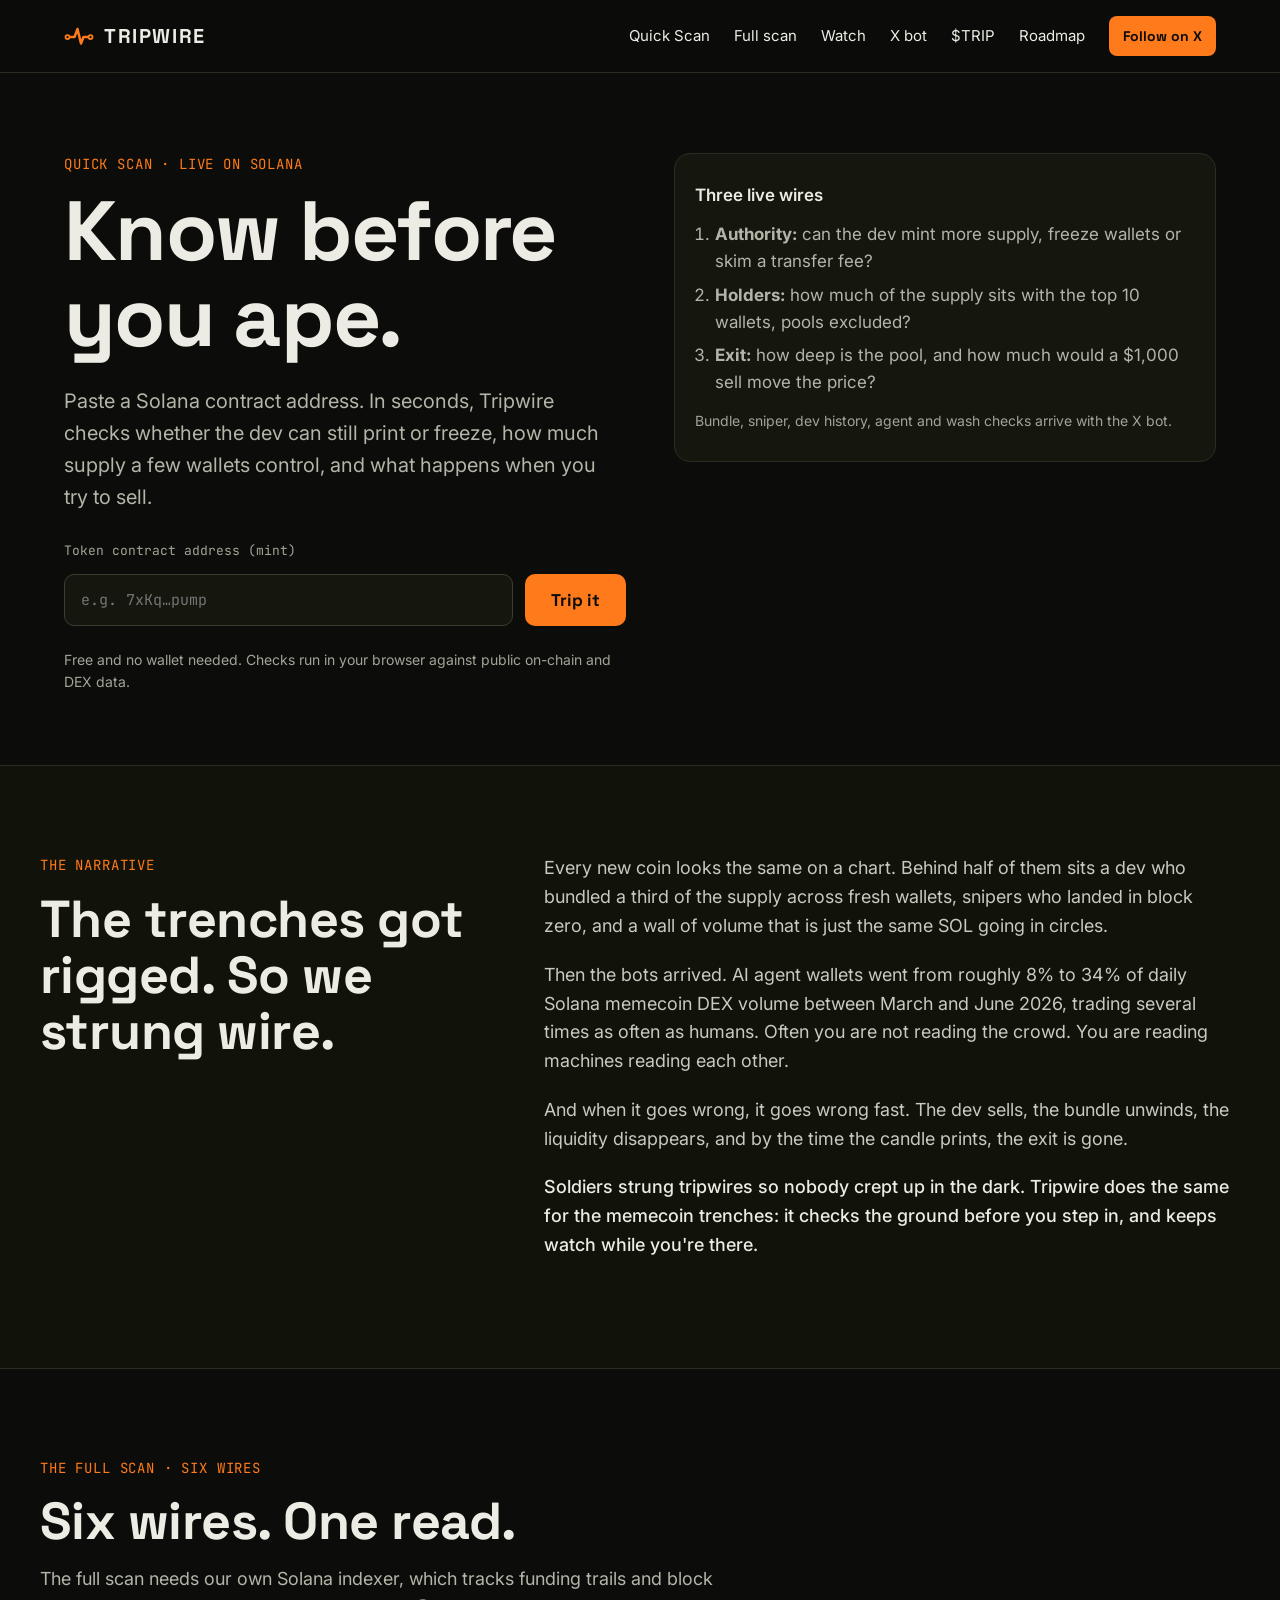
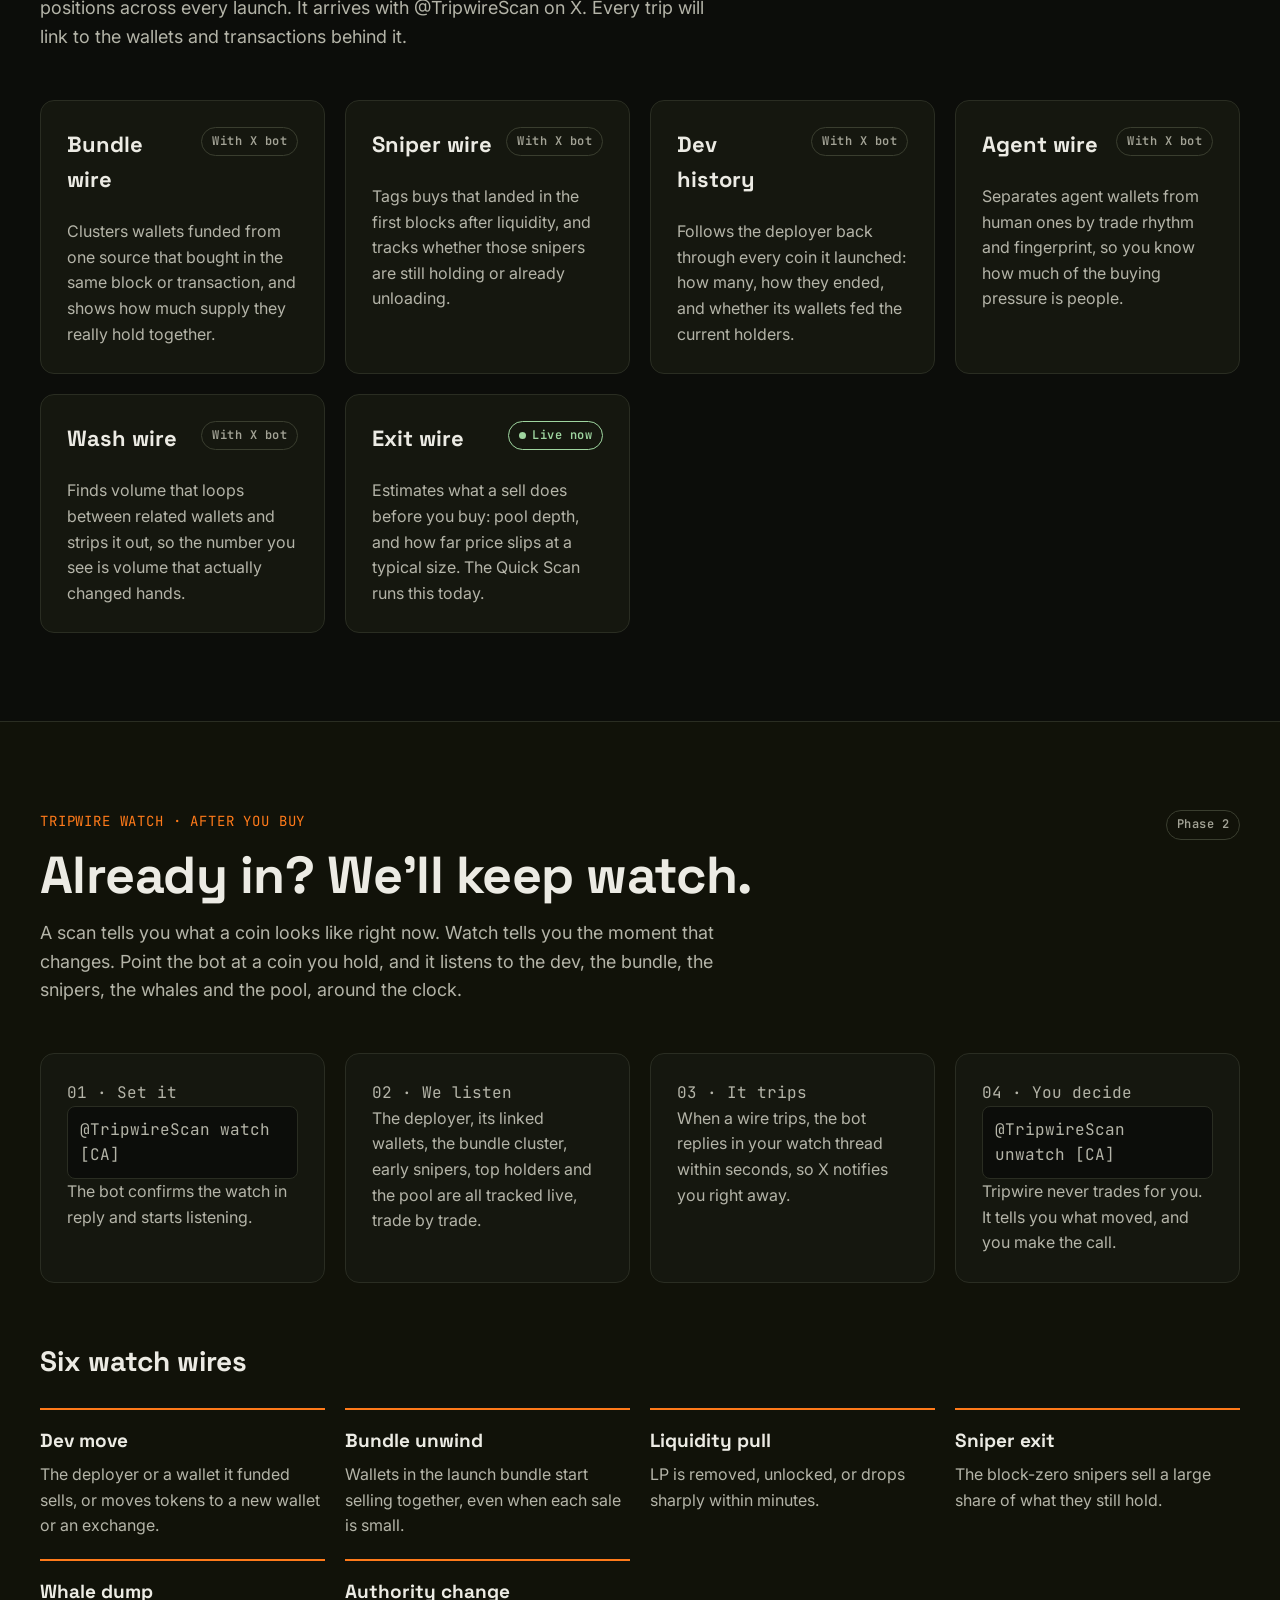
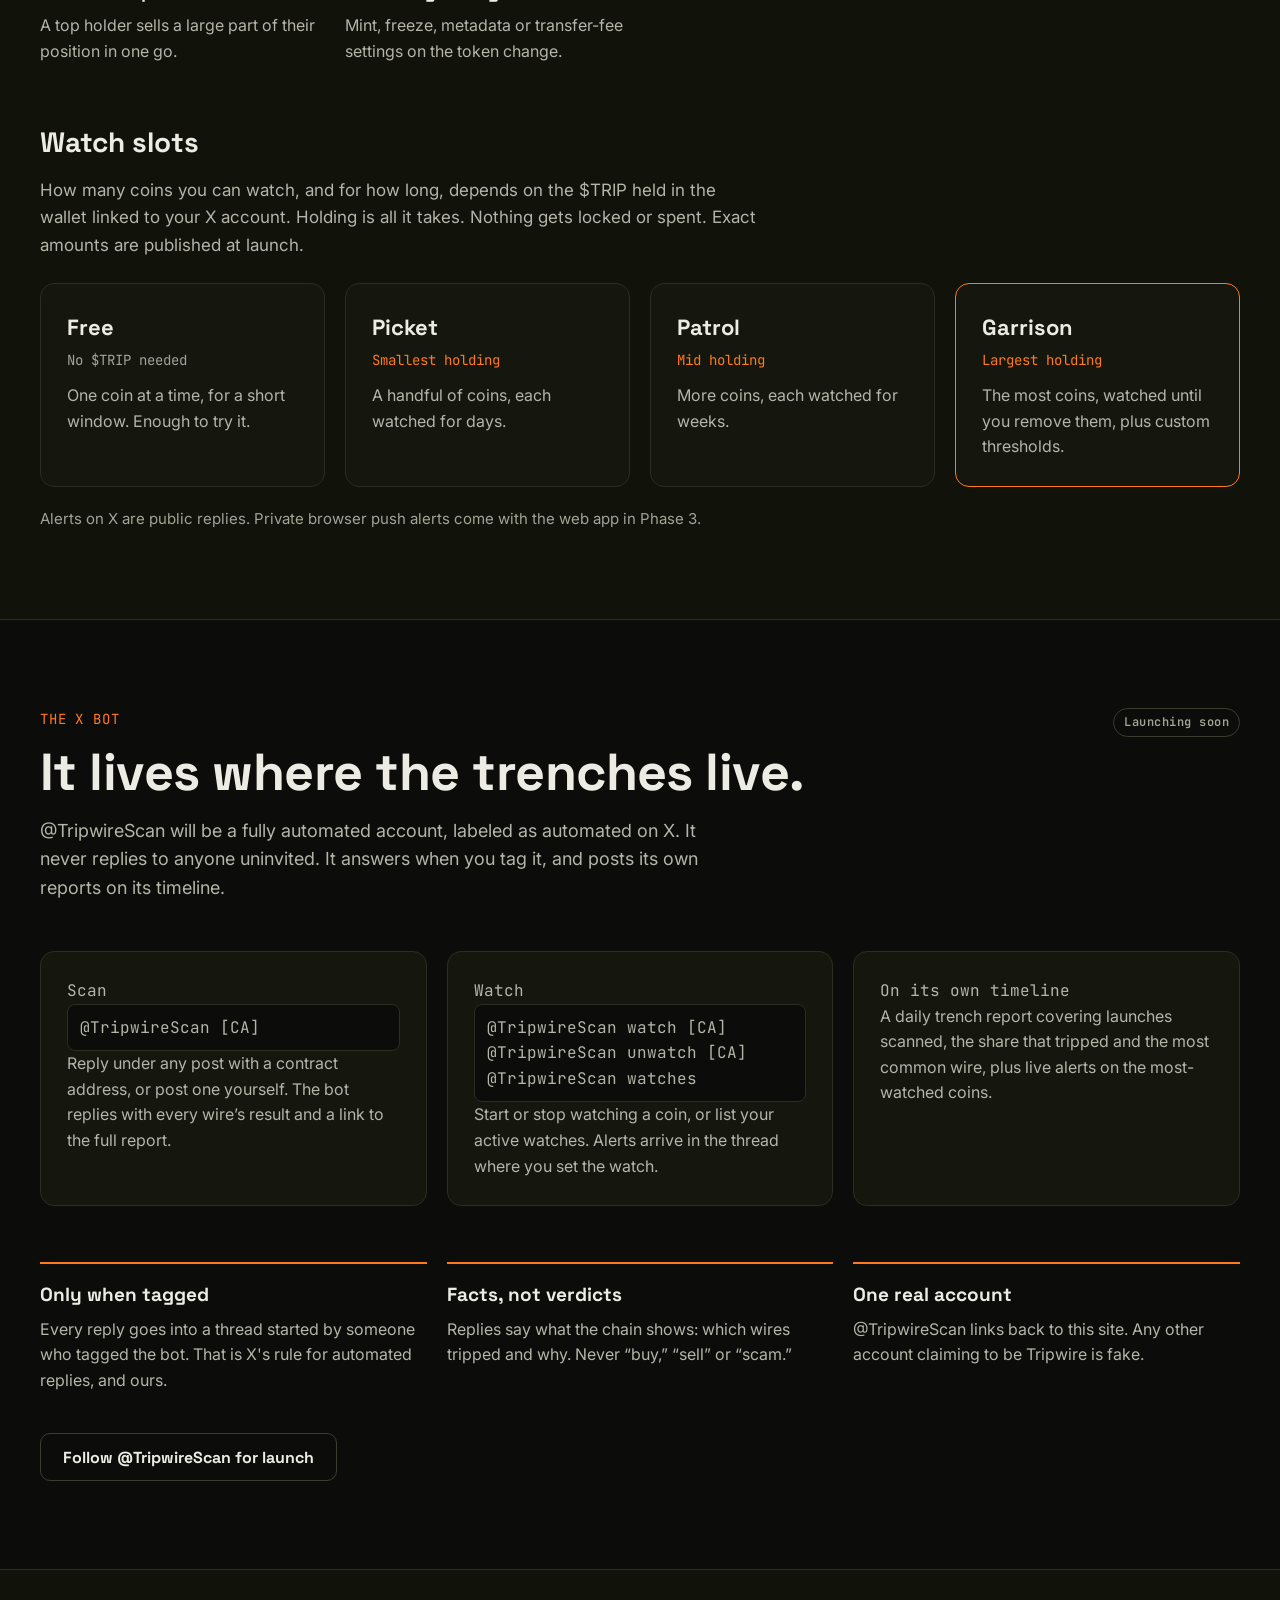
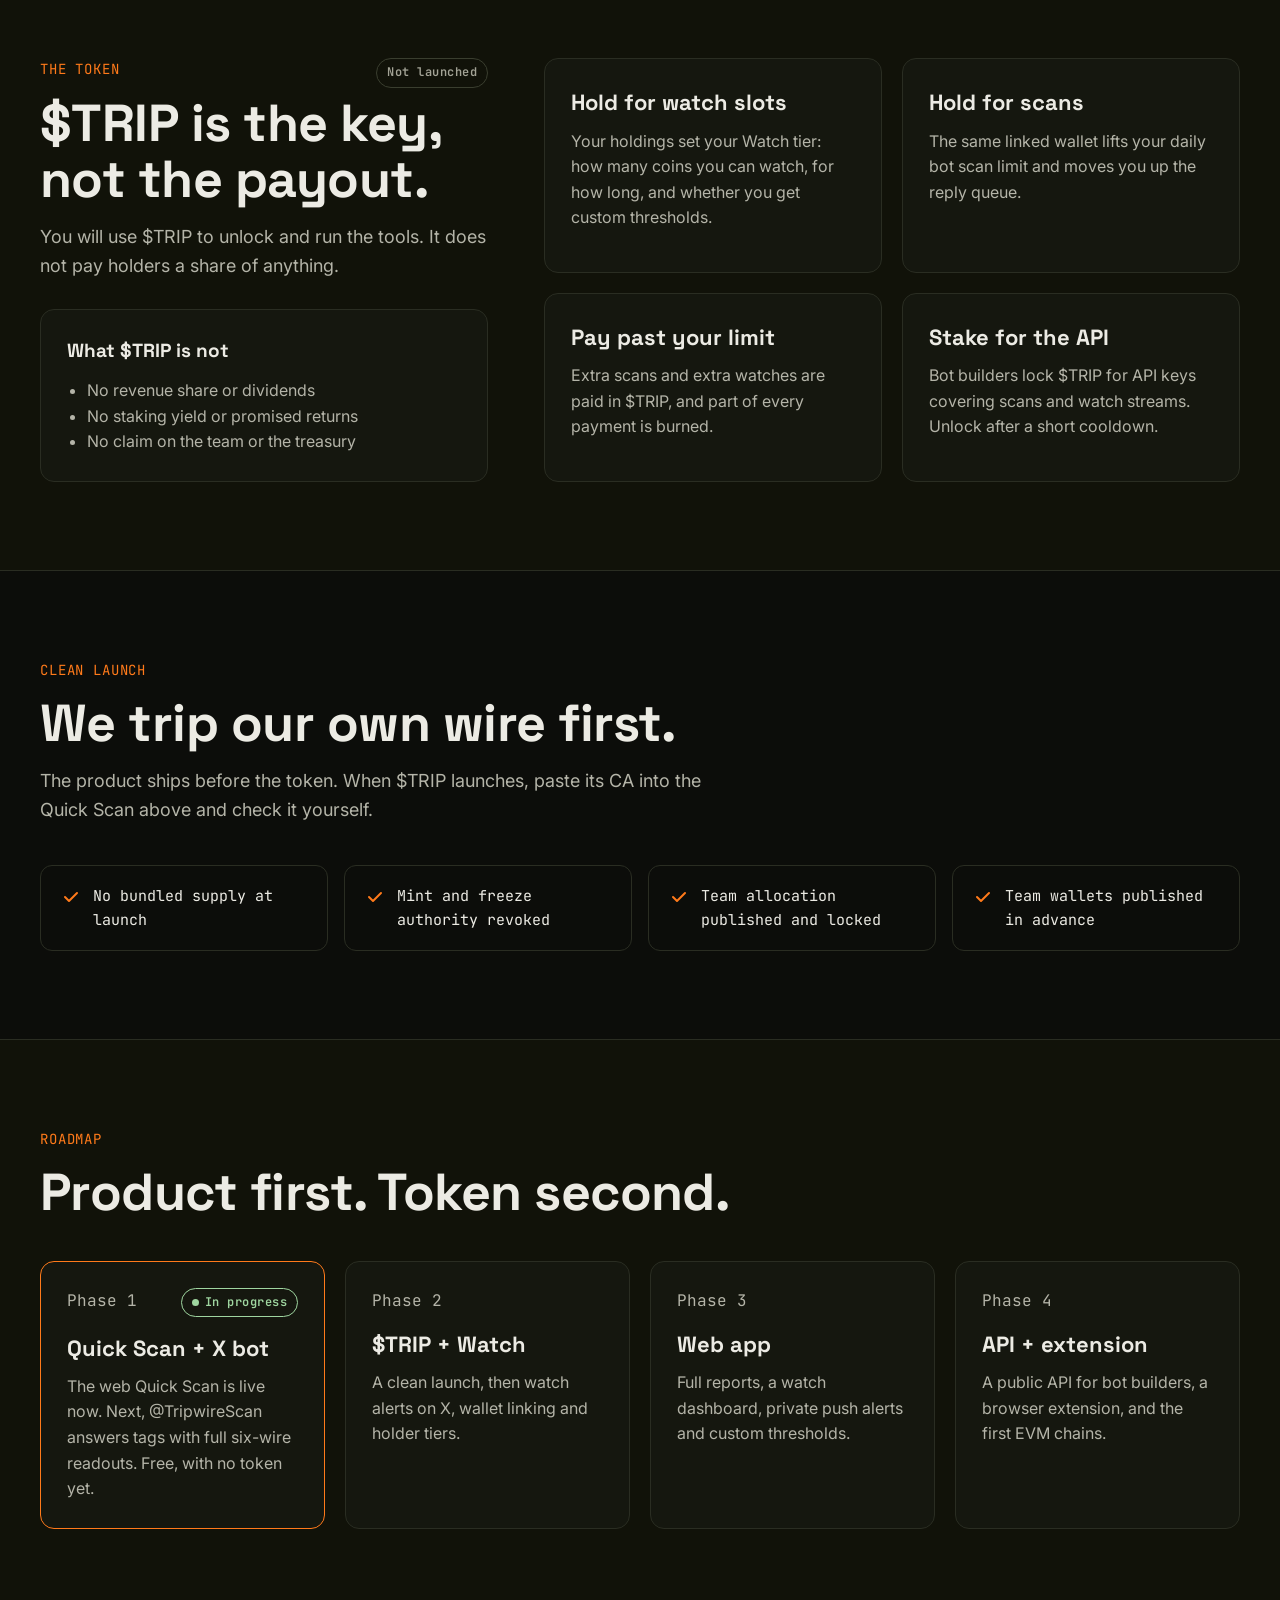
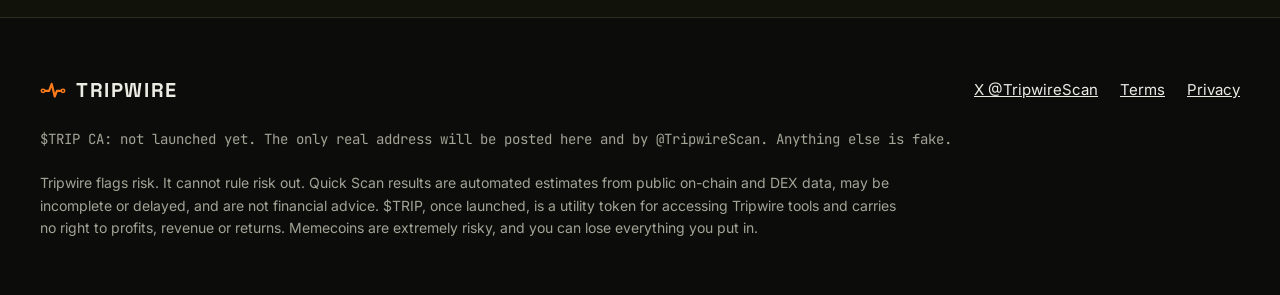
==== index.html @ 56e02b9a "Initial commit: tripwire-site Co-Authored-By: Claude Opus 5.5 <noreply@anthropic.com> Claude-Session" ====
<!doctype html>
<html lang="en">
<head>
<meta charset="utf-8">
<meta name="viewport" content="width=device-width, initial-scale=1">
<title>Tripwire — Know before you ape</title>
<meta name="description" content="Free Solana memecoin scanner. Paste a contract address to check mint and freeze authority, holder concentration and exit liquidity in seconds.">
<meta name="theme-color" content="#0C0D0A">
<link rel="canonical" href="https://tripwire.example/">
<meta property="og:type" content="website">
<meta property="og:site_name" content="Tripwire">
<meta property="og:title" content="Tripwire — Know before you ape">
<meta property="og:description" content="Paste a Solana contract address. See what the chart hides.">
<meta property="og:url" content="https://tripwire.example/">
<meta property="og:image" content="https://tripwire.example/og-image.png">
<meta property="og:image:width" content="1200">
<meta property="og:image:height" content="630">
<meta name="twitter:card" content="summary_large_image">
<meta name="twitter:site" content="@TripwireScan">
<meta name="twitter:title" content="Tripwire — Know before you ape">
<meta name="twitter:description" content="Paste a Solana contract address. See what the chart hides.">
<meta name="twitter:image" content="https://tripwire.example/og-image.png">
<link rel="icon" href="/favicon.svg" type="image/svg+xml">
<link rel="icon" href="/favicon-32.png" sizes="32x32" type="image/png">
<link rel="apple-touch-icon" href="/apple-touch-icon.png">
<link rel="manifest" href="/site.webmanifest">
<link rel="preconnect" href="https://fonts.googleapis.com">
<link rel="preconnect" href="https://fonts.gstatic.com" crossorigin>
<link rel="stylesheet" href="https://fonts.googleapis.com/css2?family=Inter:wght@400;500;600&family=JetBrains+Mono:wght@400;600&family=Space+Grotesk:wght@500;700&display=swap">
<link rel="stylesheet" href="/styles.css">
<script src="/config.js" defer></script>
<script src="/app.js" defer></script>
</head>
<body>
<a class="skip" href="#main">Skip to content</a>

<header class="site-header">
  <div class="wrap nav">
    <a class="brand" href="/" aria-label="Tripwire home">
      <svg width="30" height="30" viewBox="0 0 120 120" fill="none" aria-hidden="true"><path d="M16 64 H42 L54 32 L68 90 L78 64 H104" stroke="#FF7A1A" stroke-width="10" stroke-linecap="round" stroke-linejoin="round"/><circle cx="14" cy="64" r="8" fill="#0C0D0A" stroke="#FF7A1A" stroke-width="7"/><circle cx="106" cy="64" r="8" fill="#0C0D0A" stroke="#FF7A1A" stroke-width="7"/></svg>
      <span>TRIPWIRE</span>
    </a>
    <button class="menu-btn" type="button" aria-expanded="false" aria-controls="nav-links" aria-label="Open menu">
      <svg width="22" height="22" viewBox="0 0 24 24" fill="none" stroke="currentColor" stroke-width="2" stroke-linecap="round" aria-hidden="true"><path d="M4 7h16M4 12h16M4 17h16"/></svg>
    </button>
    <nav class="nav-links" id="nav-links" aria-label="Main">
      <a href="#scan">Quick Scan</a>
      <a href="#wires">Full scan</a>
      <a href="#watch">Watch</a>
      <a href="#bot">X bot</a>
      <a href="#token">$TRIP</a>
      <a href="#roadmap">Roadmap</a>
      <a class="btn btn-primary btn-sm" data-x-link href="https://x.com/TripwireScan" target="_blank" rel="noopener">Follow on X</a>
    </nav>
  </div>
</header>

<main id="main">

<section class="hero" id="scan">
  <div class="wrap hero-grid">
    <div class="hero-copy">
      <p class="eyebrow">Quick Scan · Live on Solana</p>
      <h1>Know before<br>you ape.</h1>
      <p class="sub">Paste a Solana contract address. In seconds, Tripwire checks whether the dev can still print or freeze, how much supply a few wallets control, and what happens when you try to sell.</p>
      <form class="scan-form" id="scan-form" novalidate>
        <label for="ca">Token contract address (mint)</label>
        <input id="ca" name="ca" type="text" inputmode="text" autocomplete="off" autocapitalize="off" spellcheck="false" placeholder="e.g. 7xKq…pump" aria-describedby="ca-note ca-error">
        <button class="btn btn-primary" id="scan-btn" type="submit">Trip it</button>
      </form>
      <p class="form-error" id="ca-error" role="alert"></p>
      <p class="form-note" id="ca-note">Free and no wallet needed. Checks run in your browser against public on-chain and DEX data.</p>
    </div>

    <div class="result" id="result" aria-live="polite" aria-busy="false">
      <div class="placeholder">
        <p style="margin:0;font-weight:600;color:var(--text)">Three live wires</p>
        <ol>
          <li><strong>Authority:</strong> can the dev mint more supply, freeze wallets or skim a transfer fee?</li>
          <li><strong>Holders:</strong> how much of the supply sits with the top 10 wallets, pools excluded?</li>
          <li><strong>Exit:</strong> how deep is the pool, and how much would a $1,000 sell move the price?</li>
        </ol>
        <p class="dim" style="margin:14px 0 0;font-size:14px">Bundle, sniper, dev history, agent and wash checks arrive with the X bot.</p>
      </div>
    </div>
  </div>
</section>

<section class="alt">
  <div class="wrap pad split">
    <div class="side">
      <p class="eyebrow">The narrative</p>
      <h2>The trenches got rigged. So we strung wire.</h2>
    </div>
    <div class="main prose">
      <p>Every new coin looks the same on a chart. Behind half of them sits a dev who bundled a third of the supply across fresh wallets, snipers who landed in block zero, and a wall of volume that is just the same SOL going in circles.</p>
      <p>Then the bots arrived. AI agent wallets went from roughly 8% to 34% of daily Solana memecoin DEX volume between March and June 2026, trading several times as often as humans. Often you are not reading the crowd. You are reading machines reading each other.</p>
      <p>And when it goes wrong, it goes wrong fast. The dev sells, the bundle unwinds, the liquidity disappears, and by the time the candle prints, the exit is gone.</p>
      <p class="strong">Soldiers strung tripwires so nobody crept up in the dark. Tripwire does the same for the memecoin trenches: it checks the ground before you step in, and keeps watch while you're there.</p>
    </div>
  </div>
</section>

<section id="wires">
  <div class="wrap pad">
    <p class="eyebrow">The full scan · six wires</p>
    <h2>Six wires. One read.</h2>
    <p class="lede">The full scan needs our own Solana indexer, which tracks funding trails and block positions across every launch. It arrives with @TripwireScan on X. Every trip will link to the wallets and transactions behind it.</p>
    <div class="grid">
      <div class="card"><div class="card-top"><h3>Bundle wire</h3><span class="pill soon" data-full-pill>With X bot</span></div><p>Clusters wallets funded from one source that bought in the same block or transaction, and shows how much supply they really hold together.</p></div>
      <div class="card"><div class="card-top"><h3>Sniper wire</h3><span class="pill soon" data-full-pill>With X bot</span></div><p>Tags buys that landed in the first blocks after liquidity, and tracks whether those snipers are still holding or already unloading.</p></div>
      <div class="card"><div class="card-top"><h3>Dev history</h3><span class="pill soon" data-full-pill>With X bot</span></div><p>Follows the deployer back through every coin it launched: how many, how they ended, and whether its wallets fed the current holders.</p></div>
      <div class="card"><div class="card-top"><h3>Agent wire</h3><span class="pill soon" data-full-pill>With X bot</span></div><p>Separates agent wallets from human ones by trade rhythm and fingerprint, so you know how much of the buying pressure is people.</p></div>
      <div class="card"><div class="card-top"><h3>Wash wire</h3><span class="pill soon" data-full-pill>With X bot</span></div><p>Finds volume that loops between related wallets and strips it out, so the number you see is volume that actually changed hands.</p></div>
      <div class="card"><div class="card-top"><h3>Exit wire</h3><span class="pill live"><span class="dot"></span>Live now</span></div><p>Estimates what a sell does before you buy: pool depth, and how far price slips at a typical size. The Quick Scan runs this today.</p></div>
    </div>
  </div>
</section>

<section class="alt" id="watch">
  <div class="wrap pad">
    <div class="section-head"><p class="eyebrow">Tripwire Watch · After you buy</p><span class="pill soon">Phase 2</span></div>
    <h2>Already in? We'll keep watch.</h2>
    <p class="lede">A scan tells you what a coin looks like right now. Watch tells you the moment that changes. Point the bot at a coin you hold, and it listens to the dev, the bundle, the snipers, the whales and the pool, around the clock.</p>
    <div class="grid sm">
      <div class="card"><p class="step-n">01 · Set it</p><p class="cmd">@TripwireScan watch [CA]</p><p>The bot confirms the watch in reply and starts listening.</p></div>
      <div class="card"><p class="step-n">02 · We listen</p><p>The deployer, its linked wallets, the bundle cluster, early snipers, top holders and the pool are all tracked live, trade by trade.</p></div>
      <div class="card"><p class="step-n">03 · It trips</p><p>When a wire trips, the bot replies in your watch thread within seconds, so X notifies you right away.</p></div>
      <div class="card"><p class="step-n">04 · You decide</p><p class="cmd">@TripwireScan unwatch [CA]</p><p>Tripwire never trades for you. It tells you what moved, and you make the call.</p></div>
    </div>

    <h3 class="mt" style="font-size:28px;margin-bottom:24px">Six watch wires</h3>
    <div class="grid">
      <div class="rule"><h4>Dev move</h4><p>The deployer or a wallet it funded sells, or moves tokens to a new wallet or an exchange.</p></div>
      <div class="rule"><h4>Bundle unwind</h4><p>Wallets in the launch bundle start selling together, even when each sale is small.</p></div>
      <div class="rule"><h4>Liquidity pull</h4><p>LP is removed, unlocked, or drops sharply within minutes.</p></div>
      <div class="rule"><h4>Sniper exit</h4><p>The block-zero snipers sell a large share of what they still hold.</p></div>
      <div class="rule"><h4>Whale dump</h4><p>A top holder sells a large part of their position in one go.</p></div>
      <div class="rule"><h4>Authority change</h4><p>Mint, freeze, metadata or transfer-fee settings on the token change.</p></div>
    </div>

    <h3 class="mt" style="font-size:28px;margin-bottom:12px">Watch slots</h3>
    <p class="muted" style="max-width:720px;margin:0 0 24px">How many coins you can watch, and for how long, depends on the $TRIP held in the wallet linked to your X account. Holding is all it takes. Nothing gets locked or spent. Exact amounts are published at launch.</p>
    <div class="grid sm tiers">
      <div class="card"><h3>Free</h3><p class="price" style="color:var(--dim)">No $TRIP needed</p><p>One coin at a time, for a short window. Enough to try it.</p></div>
      <div class="card"><h3>Picket</h3><p class="price">Smallest holding</p><p>A handful of coins, each watched for days.</p></div>
      <div class="card"><h3>Patrol</h3><p class="price">Mid holding</p><p>More coins, each watched for weeks.</p></div>
      <div class="card hl"><h3>Garrison</h3><p class="price">Largest holding</p><p>The most coins, watched until you remove them, plus custom thresholds.</p></div>
    </div>
    <p class="note">Alerts on X are public replies. Private browser push alerts come with the web app in Phase 3.</p>
  </div>
</section>

<section id="bot">
  <div class="wrap pad">
    <div class="section-head"><p class="eyebrow">The X bot</p><span class="pill soon" data-bot-pill>Launching soon</span></div>
    <h2>It lives where the trenches live.</h2>
    <p class="lede">@TripwireScan will be a fully automated account, labeled as automated on X. It never replies to anyone uninvited. It answers when you tag it, and posts its own reports on its timeline.</p>
    <div class="grid">
      <div class="card"><p class="step-n">Scan</p><p class="cmd">@TripwireScan [CA]</p><p>Reply under any post with a contract address, or post one yourself. The bot replies with every wire’s result and a link to the full report.</p></div>
      <div class="card"><p class="step-n">Watch</p><p class="cmd">@TripwireScan watch [CA]<br>@TripwireScan unwatch [CA]<br>@TripwireScan watches</p><p>Start or stop watching a coin, or list your active watches. Alerts arrive in the thread where you set the watch.</p></div>
      <div class="card"><p class="step-n">On its own timeline</p><p>A daily trench report covering launches scanned, the share that tripped and the most common wire, plus live alerts on the most-watched coins.</p></div>
    </div>
    <div class="grid mt">
      <div class="rule"><h4>Only when tagged</h4><p>Every reply goes into a thread started by someone who tagged the bot. That is X's rule for automated replies, and ours.</p></div>
      <div class="rule"><h4>Facts, not verdicts</h4><p>Replies say what the chain shows: which wires tripped and why. Never “buy,” “sell” or “scam.”</p></div>
      <div class="rule"><h4>One real account</h4><p>@TripwireScan links back to this site. Any other account claiming to be Tripwire is fake.</p></div>
    </div>
    <p style="margin:40px 0 0"><a class="btn btn-ghost" data-x-link href="https://x.com/TripwireScan" target="_blank" rel="noopener">Follow @TripwireScan for launch</a></p>
  </div>
</section>

<section class="alt" id="token">
  <div class="wrap pad split">
    <div class="side">
      <div class="section-head"><p class="eyebrow">The token</p><span class="pill soon">Not launched</span></div>
      <h2>$TRIP is the key, not the payout.</h2>
      <p class="muted" style="font-size:18px;margin:0">You will use $TRIP to unlock and run the tools. It does not pay holders a share of anything.</p>
      <div class="card not">
        <h3 style="font-size:19px;margin-bottom:12px">What $TRIP is not</h3>
        <ul><li>No revenue share or dividends</li><li>No staking yield or promised returns</li><li>No claim on the team or the treasury</li></ul>
      </div>
    </div>
    <div class="main grid sm">
      <div class="card"><h3>Hold for watch slots</h3><p>Your holdings set your Watch tier: how many coins you can watch, for how long, and whether you get custom thresholds.</p></div>
      <div class="card"><h3>Hold for scans</h3><p>The same linked wallet lifts your daily bot scan limit and moves you up the reply queue.</p></div>
      <div class="card"><h3>Pay past your limit</h3><p>Extra scans and extra watches are paid in $TRIP, and part of every payment is burned.</p></div>
      <div class="card"><h3>Stake for the API</h3><p>Bot builders lock $TRIP for API keys covering scans and watch streams. Unlock after a short cooldown.</p></div>
    </div>
  </div>
</section>

<section>
  <div class="wrap pad">
    <p class="eyebrow">Clean launch</p>
    <h2>We trip our own wire first.</h2>
    <p class="lede" style="margin-bottom:40px">The product ships before the token. When $TRIP launches, paste its CA into the Quick Scan above and check it yourself.</p>
    <div class="checklist">
      <div><svg width="20" height="20" viewBox="0 0 20 20" fill="none" stroke="#FF7A1A" stroke-width="2" stroke-linecap="round" stroke-linejoin="round" aria-hidden="true"><path d="M4 10 L8 14 L16 6"/></svg><span>No bundled supply at launch</span></div>
      <div><svg width="20" height="20" viewBox="0 0 20 20" fill="none" stroke="#FF7A1A" stroke-width="2" stroke-linecap="round" stroke-linejoin="round" aria-hidden="true"><path d="M4 10 L8 14 L16 6"/></svg><span>Mint and freeze authority revoked</span></div>
      <div><svg width="20" height="20" viewBox="0 0 20 20" fill="none" stroke="#FF7A1A" stroke-width="2" stroke-linecap="round" stroke-linejoin="round" aria-hidden="true"><path d="M4 10 L8 14 L16 6"/></svg><span>Team allocation published and locked</span></div>
      <div><svg width="20" height="20" viewBox="0 0 20 20" fill="none" stroke="#FF7A1A" stroke-width="2" stroke-linecap="round" stroke-linejoin="round" aria-hidden="true"><path d="M4 10 L8 14 L16 6"/></svg><span>Team wallets published in advance</span></div>
    </div>
  </div>
</section>

<section class="alt" id="roadmap">
  <div class="wrap pad">
    <p class="eyebrow">Roadmap</p>
    <h2>Product first. Token second.</h2>
    <div class="grid sm" style="margin-top:40px">
      <div class="card hl"><div class="card-top"><p class="step-n" style="margin:0">Phase 1</p><span class="pill live"><span class="dot"></span>In progress</span></div><h3>Quick Scan + X bot</h3><p>The web Quick Scan is live now. Next, @TripwireScan answers tags with full six-wire readouts. Free, with no token yet.</p></div>
      <div class="card"><div class="card-top"><p class="step-n" style="margin:0">Phase 2</p></div><h3>$TRIP + Watch</h3><p>A clean launch, then watch alerts on X, wallet linking and holder tiers.</p></div>
      <div class="card"><div class="card-top"><p class="step-n" style="margin:0">Phase 3</p></div><h3>Web app</h3><p>Full reports, a watch dashboard, private push alerts and custom thresholds.</p></div>
      <div class="card"><div class="card-top"><p class="step-n" style="margin:0">Phase 4</p></div><h3>API + extension</h3><p>A public API for bot builders, a browser extension, and the first EVM chains.</p></div>
    </div>
  </div>
</section>

</main>

<footer>
  <div class="wrap foot">
    <div class="foot-top">
      <a class="brand" href="/"><svg width="26" height="26" viewBox="0 0 120 120" fill="none" aria-hidden="true"><path d="M16 64 H42 L54 32 L68 90 L78 64 H104" stroke="#FF7A1A" stroke-width="10" stroke-linecap="round" stroke-linejoin="round"/><circle cx="14" cy="64" r="8" fill="#0C0D0A" stroke="#FF7A1A" stroke-width="7"/><circle cx="106" cy="64" r="8" fill="#0C0D0A" stroke="#FF7A1A" stroke-width="7"/></svg><span>TRIPWIRE</span></a>
      <div class="foot-links">
        <a data-x-link href="https://x.com/TripwireScan" target="_blank" rel="noopener">X @TripwireScan</a>
        <a href="/terms.html">Terms</a>
        <a href="/privacy.html">Privacy</a>
      </div>
    </div>
    <p class="foot-ca" id="foot-ca">$TRIP CA: not launched yet. The only real address will be posted here and by @TripwireScan. Anything else is fake.</p>
    <p class="foot-legal">Tripwire flags risk. It cannot rule risk out. Quick Scan results are automated estimates from public on-chain and DEX data, may be incomplete or delayed, and are not financial advice. $TRIP, once launched, is a utility token for accessing Tripwire tools and carries no right to profits, revenue or returns. Memecoins are extremely risky, and you can lose everything you put in.</p>
  </div>
</footer>
</body>
</html>
---- styles.css ----
:root{
  --bg:#0C0D0A; --bg2:#111209; --panel:#15170F; --line:#2A2D22; --line2:#3A3E2F;
  --text:#ECEBE4; --muted:#B4B4A8; --dim:#A3A396; --accent:#FF7A1A; --ok:#9FD6A0; --link:#7FB7FF;
  --display:'Space Grotesk',system-ui,sans-serif; --body:Inter,system-ui,sans-serif; --mono:'JetBrains Mono',ui-monospace,SFMono-Regular,Menlo,monospace;
  --wrap:1200px;
}
*{box-sizing:border-box}
html{scroll-behavior:smooth;-webkit-text-size-adjust:100%}
body{margin:0;background:var(--bg);color:var(--text);font-family:var(--body);font-size:17px;line-height:1.6;overflow-x:hidden}
a{color:var(--text)}a:hover{color:var(--accent)}
img{max-width:100%}
:focus-visible{outline:2px solid var(--accent);outline-offset:3px;border-radius:4px}
.wrap{max-width:var(--wrap);margin:0 auto;padding:0 24px}
.skip{position:absolute;left:-9999px;top:8px;background:var(--accent);color:var(--bg);padding:8px 14px;border-radius:8px;z-index:10}
.skip:focus{left:16px}

/* header */
.site-header{border-bottom:1px solid var(--line);position:sticky;top:0;background:rgba(12,13,10,.92);backdrop-filter:blur(8px);z-index:5}
.nav{display:flex;align-items:center;justify-content:space-between;gap:16px;min-height:72px}
.brand{display:flex;align-items:center;gap:10px;text-decoration:none;color:var(--text)}
.brand span{font-family:var(--display);font-weight:700;font-size:20px;letter-spacing:.08em}
.nav-links{display:flex;align-items:center;gap:24px;font-size:15px}
.nav-links a{text-decoration:none}
.menu-btn{display:none;background:none;border:1px solid var(--line2);color:var(--text);border-radius:8px;width:44px;height:44px;cursor:pointer;align-items:center;justify-content:center}
@media (max-width:860px){
  .menu-btn{display:inline-flex}
  .nav-links{display:none;position:absolute;left:0;right:0;top:72px;background:var(--bg);border-bottom:1px solid var(--line);flex-direction:column;align-items:stretch;gap:0;padding:8px 24px 20px}
  .nav-links.open{display:flex}
  .nav-links a{padding:12px 0;border-bottom:1px solid var(--line)}
  .nav-links a.btn{margin-top:12px;border-bottom:0;justify-content:center}
}

/* buttons */
.btn{display:inline-flex;align-items:center;justify-content:center;gap:8px;min-height:48px;padding:0 22px;border-radius:10px;font-family:var(--display);font-weight:700;font-size:16px;text-decoration:none;border:0;cursor:pointer}
.btn-primary{background:var(--accent);color:var(--bg)}
.btn-primary:hover{background:#FF8F3D;color:var(--bg)}
.btn-ghost{background:transparent;color:var(--text);border:1px solid var(--line2)}
.btn-ghost:hover{border-color:var(--accent);color:var(--text)}
.btn-sm{min-height:40px;padding:0 14px;font-size:14px;border-radius:8px}
.btn[disabled]{opacity:.6;cursor:wait}

/* type */
.eyebrow{margin:0 0 14px;font-family:var(--mono);font-size:14px;color:var(--accent);letter-spacing:.06em;text-transform:uppercase}
h1,h2,h3,h4{font-family:var(--display);margin:0}
h1{font-size:clamp(44px,7vw,84px);line-height:1.02;letter-spacing:-.02em;margin-bottom:24px}
h2{font-size:clamp(32px,4.5vw,52px);line-height:1.08;letter-spacing:-.01em;margin-bottom:16px}
h3{font-size:22px;margin-bottom:8px}
.lede{color:var(--muted);font-size:18px;max-width:680px;margin:0 0 48px}
.muted{color:var(--muted)}.dim{color:var(--dim)}
.mono{font-family:var(--mono)}

section{border-top:1px solid var(--line)}
section.alt{background:var(--bg2)}
.pad{padding:88px 0}
@media (max-width:640px){.pad{padding:64px 0}}

/* pills */
.pill{display:inline-flex;align-items:center;gap:6px;font-family:var(--mono);font-size:12px;font-weight:600;letter-spacing:.04em;padding:4px 10px;border-radius:999px;border:1px solid var(--line2);color:var(--dim);white-space:nowrap}
.pill.live{border-color:var(--ok);color:var(--ok)}
.pill.soon{border-color:var(--line2);color:var(--dim)}
.pill.trip{border-color:var(--accent);color:var(--accent)}
.pill .dot{width:7px;height:7px;border-radius:50%;background:currentColor}

/* hero */
.hero{border-top:0;padding:80px 0 72px}
.hero-grid{display:flex;flex-wrap:wrap;gap:48px;align-items:flex-start}
.hero-copy{flex:1 1 440px;min-width:0}
.hero-copy p.sub{margin:0 0 28px;font-size:20px;color:var(--muted);max-width:540px}
.scan-form{display:flex;flex-wrap:wrap;gap:12px;max-width:580px}
.scan-form label{width:100%;font-family:var(--mono);font-size:13px;color:var(--dim)}
.scan-form input{flex:1 1 280px;min-width:0;min-height:52px;background:var(--panel);border:1px solid var(--line2);border-radius:10px;color:var(--text);font-family:var(--mono);font-size:15px;padding:0 16px}
.scan-form input:focus{border-color:var(--accent);outline:none}
.scan-form .btn{min-height:52px;font-size:17px;padding:0 26px}
@media (max-width:520px){.scan-form .btn{flex:1 1 100%}}
.form-note{margin:12px 0 0;font-size:14px;color:var(--dim);max-width:560px}
.form-error{margin:10px 0 0;font-size:15px;color:#FF9A9A;min-height:1px}

/* result panel */
.result{flex:1 1 420px;min-width:0;background:var(--panel);border:1px solid var(--line);border-radius:16px;overflow:hidden}
.r-head{padding:18px 20px;border-bottom:1px solid var(--line);display:flex;gap:14px;align-items:center;flex-wrap:wrap}
.r-token{display:flex;gap:12px;align-items:center;min-width:0;flex:1 1 220px}
.r-token img{width:44px;height:44px;border-radius:50%;background:var(--line);flex:none;object-fit:cover}
.r-token .ph{width:44px;height:44px;border-radius:50%;background:var(--line2);flex:none}
.r-name{font-weight:600;font-size:17px;overflow-wrap:anywhere}
.r-ca{font-family:var(--mono);font-size:13px;color:var(--dim);display:flex;gap:8px;align-items:center;flex-wrap:wrap}
.copy{background:none;border:1px solid var(--line2);color:var(--dim);border-radius:6px;font-family:var(--mono);font-size:12px;padding:2px 8px;cursor:pointer;min-height:28px}
.copy:hover{color:var(--text);border-color:var(--text)}
.r-body{padding:6px 20px 4px}
.check{padding:14px 0;border-top:1px solid var(--line)}
.check:first-child{border-top:0}
.check-top{display:flex;justify-content:space-between;gap:12px;align-items:center}
.check-name{font-weight:600}
.status{font-family:var(--mono);font-size:13px;font-weight:600}
.status.trip{color:var(--accent)}.status.clear{color:var(--ok)}.status.na{color:var(--dim)}
.check ul{margin:6px 0 0;padding-left:18px;color:var(--muted);font-size:15px}
.check li{margin:2px 0}
.r-market{display:grid;grid-template-columns:repeat(3,minmax(0,1fr));gap:1px;background:var(--line);border-top:1px solid var(--line);margin:0}
@media (max-width:520px){.r-market{grid-template-columns:repeat(2,minmax(0,1fr))}}
.r-market div{background:var(--panel);padding:12px 20px}
.r-market dt{font-family:var(--mono);font-size:11px;color:var(--dim);letter-spacing:.06em;text-transform:uppercase}
.r-market dd{margin:2px 0 0;font-weight:600;font-size:15px}
.r-market dl{margin:0}
.r-foot{padding:16px 20px;border-top:1px solid var(--line);display:flex;flex-direction:column;gap:12px}
.r-foot p{margin:0;font-size:14px;color:var(--dim)}
.r-actions{display:flex;flex-wrap:wrap;gap:10px}
details.holders{border-top:1px solid var(--line);padding:12px 20px}
details.holders summary{cursor:pointer;font-weight:600;font-size:15px;min-height:28px}
.holder-row{display:flex;justify-content:space-between;gap:12px;font-family:var(--mono);font-size:13px;padding:6px 0;border-top:1px solid var(--line)}
.holder-row:first-of-type{border-top:0}
.placeholder{padding:28px 20px;color:var(--muted)}
.placeholder ol{margin:12px 0 0;padding-left:20px}
.placeholder li{margin:6px 0}
.loading{padding:40px 20px;display:flex;gap:14px;align-items:center;color:var(--muted)}
.spinner{width:22px;height:22px;border:3px solid var(--line2);border-top-color:var(--accent);border-radius:50%;animation:spin .8s linear infinite;flex:none}
@keyframes spin{to{transform:rotate(360deg)}}
@media (prefers-reduced-motion:reduce){.spinner{animation:none}html{scroll-behavior:auto}}

/* grids & cards */
.split{display:flex;flex-wrap:wrap;gap:56px}
.split>.side{flex:1 1 340px;min-width:0}
.split>.main{flex:2 1 480px;min-width:0}
.grid{display:grid;gap:20px;grid-template-columns:repeat(auto-fit,minmax(280px,1fr))}
.grid.sm{grid-template-columns:repeat(auto-fit,minmax(230px,1fr))}
.card{background:var(--panel);border:1px solid var(--line);border-radius:14px;padding:26px}
.card p{margin:0;color:var(--muted);font-size:16px}
.card .card-top{display:flex;justify-content:space-between;align-items:flex-start;gap:12px;margin-bottom:14px}
.card.hl{border-color:var(--accent)}
.rule{border-top:2px solid var(--accent);padding-top:16px}
.rule h3,.rule h4{font-size:19px;margin-bottom:6px}
.rule p{margin:0;color:var(--muted);font-size:16px}
.cmd{margin:0 0 12px;font-family:var(--mono);font-size:14px;background:var(--bg);border:1px solid var(--line);border-radius:8px;padding:10px 12px;overflow-wrap:anywhere}
.step-n{margin:0 0 6px;font-family:var(--mono);font-size:14px;color:var(--accent)}
.prose p{margin:0 0 20px;color:#C9C9BE;font-size:18px}
.prose p.strong{color:var(--text);font-weight:500}
.checklist{display:grid;gap:16px;grid-template-columns:repeat(auto-fit,minmax(240px,1fr));font-family:var(--mono);font-size:15px}
.checklist div{border:1px solid var(--line);border-radius:12px;padding:18px 20px;display:flex;gap:12px;align-items:flex-start}
.checklist svg{flex:none;margin-top:3px}
.not{margin-top:28px}
.not ul{margin:0;padding-left:20px;color:var(--muted);font-size:16px}
.tiers .card p.price{font-family:var(--mono);font-size:14px;color:var(--accent);margin:0 0 12px}
.tiers .card h3{margin-bottom:4px}
.section-head{display:flex;justify-content:space-between;align-items:flex-start;flex-wrap:wrap;gap:16px}
.mt{margin-top:56px}
.note{color:var(--dim);font-size:15px;margin:20px 0 0}

/* footer */
footer{border-top:1px solid var(--line)}
.foot{padding:56px 0;display:flex;flex-direction:column;gap:22px}
.foot-top{display:flex;flex-wrap:wrap;justify-content:space-between;align-items:center;gap:20px}
.foot-links{display:flex;flex-wrap:wrap;gap:22px;font-size:15px}
.foot-ca{font-family:var(--mono);font-size:14px;color:var(--dim);overflow-wrap:anywhere;margin:0}
.foot-legal{font-size:14px;color:var(--dim);max-width:860px;margin:0}

/* legal pages */
.legal{max-width:760px;padding:64px 24px 96px;margin:0 auto}
.legal h1{font-size:clamp(36px,5vw,52px)}
.legal h2{font-size:24px;margin:36px 0 10px}
.legal p,.legal li{color:#C9C9BE}
.legal .updated{font-family:var(--mono);font-size:13px;color:var(--dim)}
.legal .draft{border:1px solid var(--accent);border-radius:12px;padding:14px 18px;color:var(--text);font-size:15px}
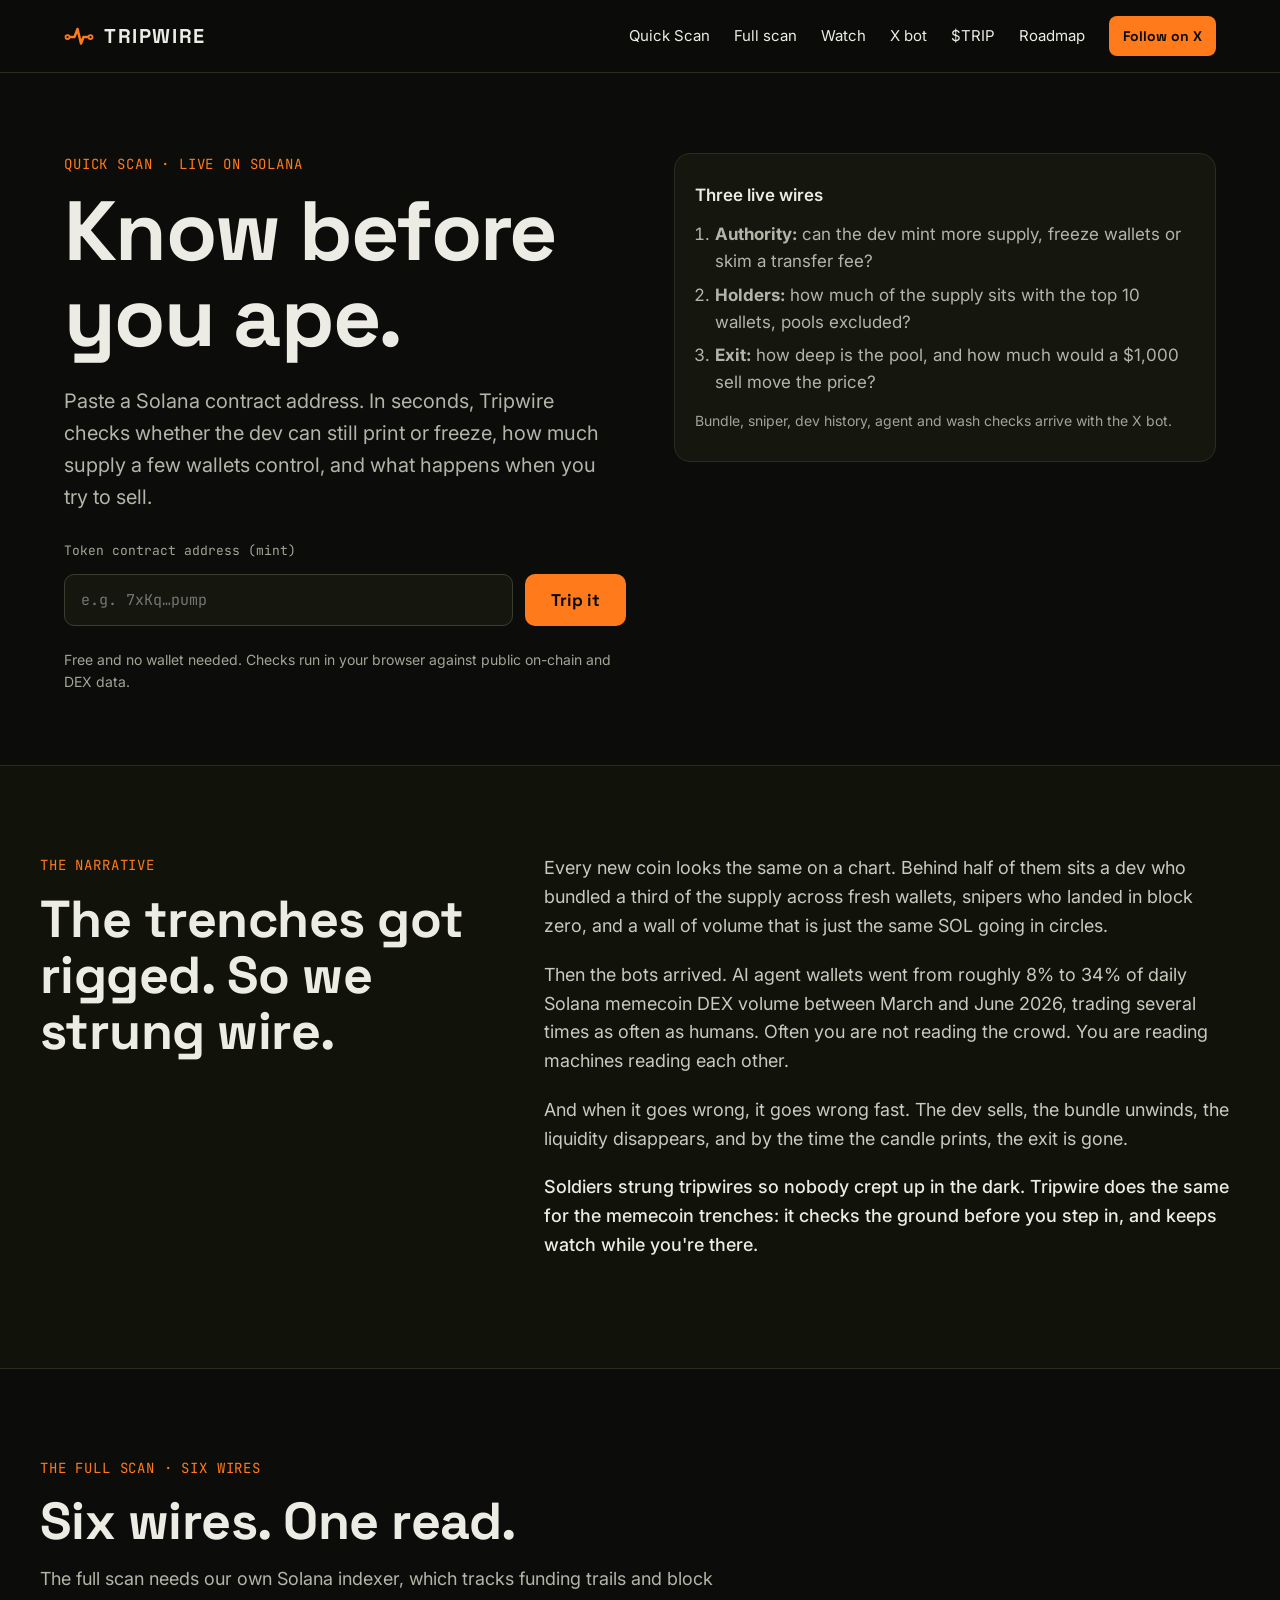
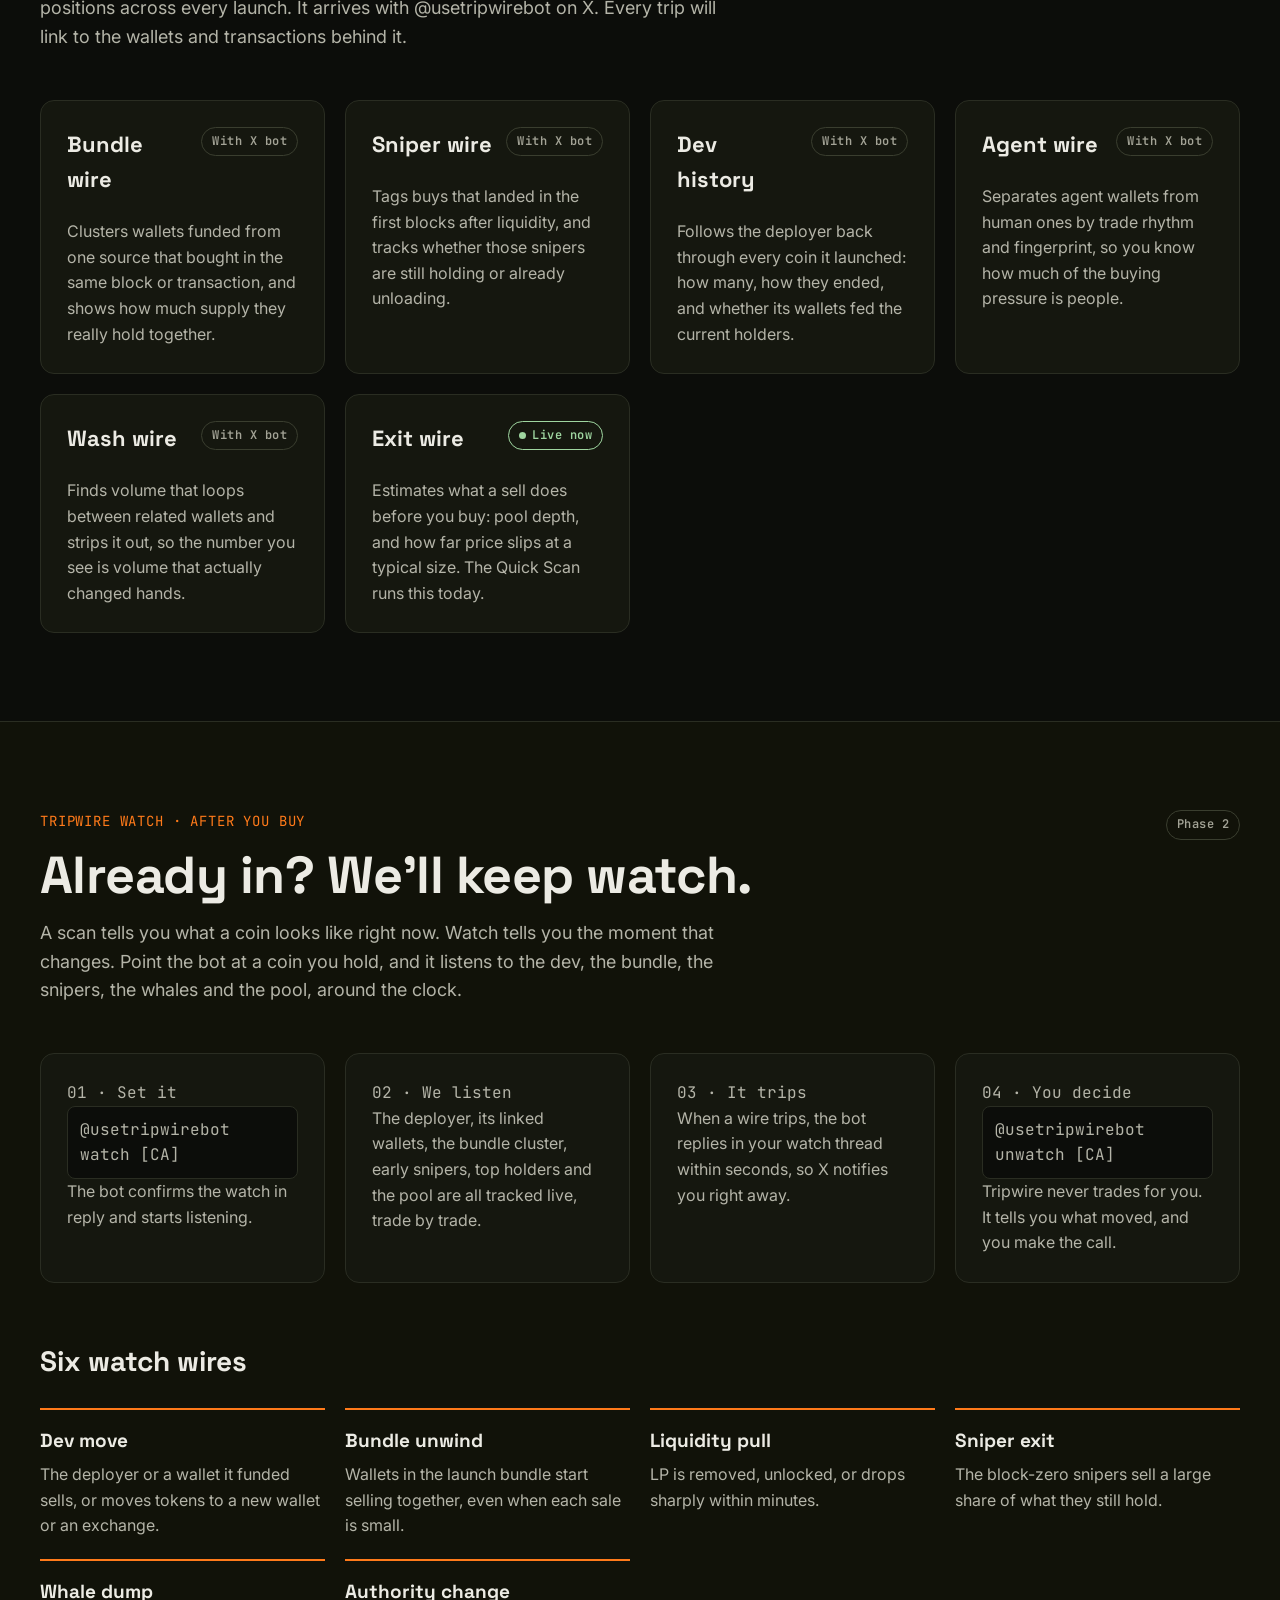
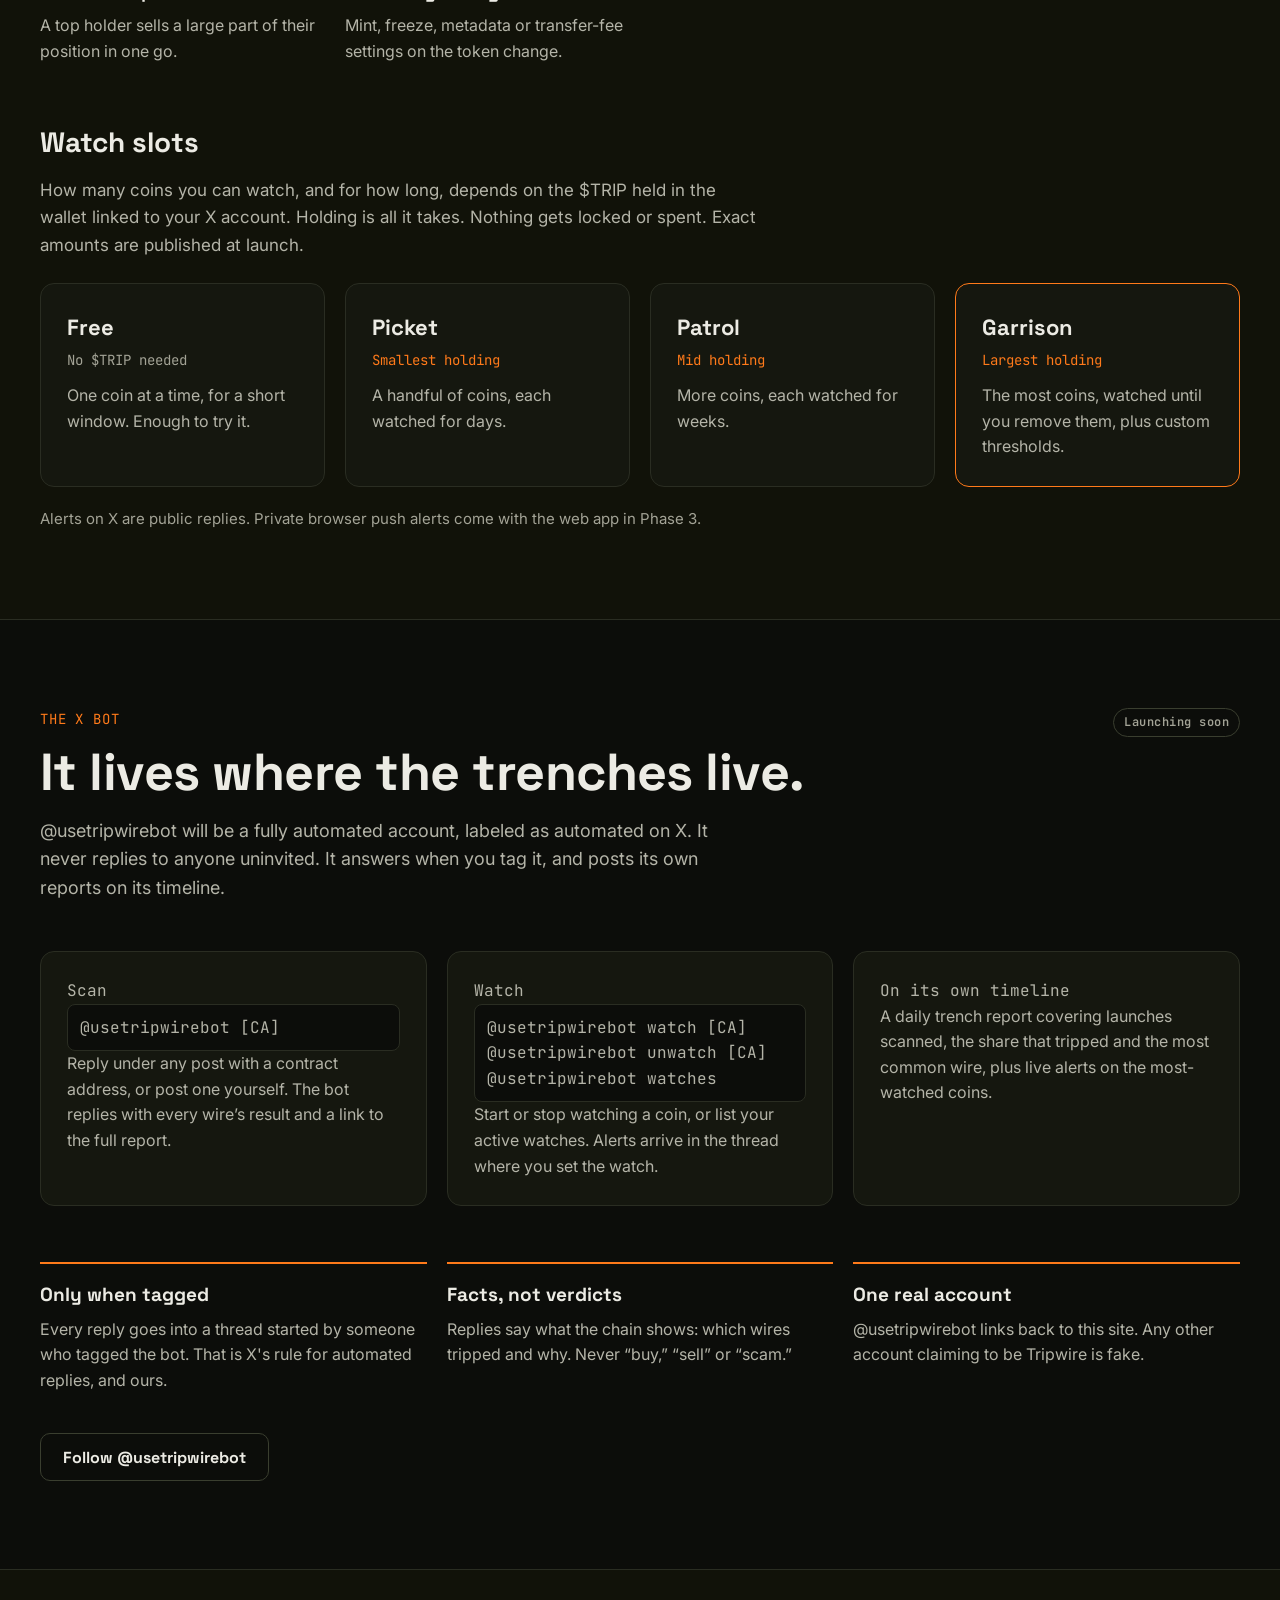
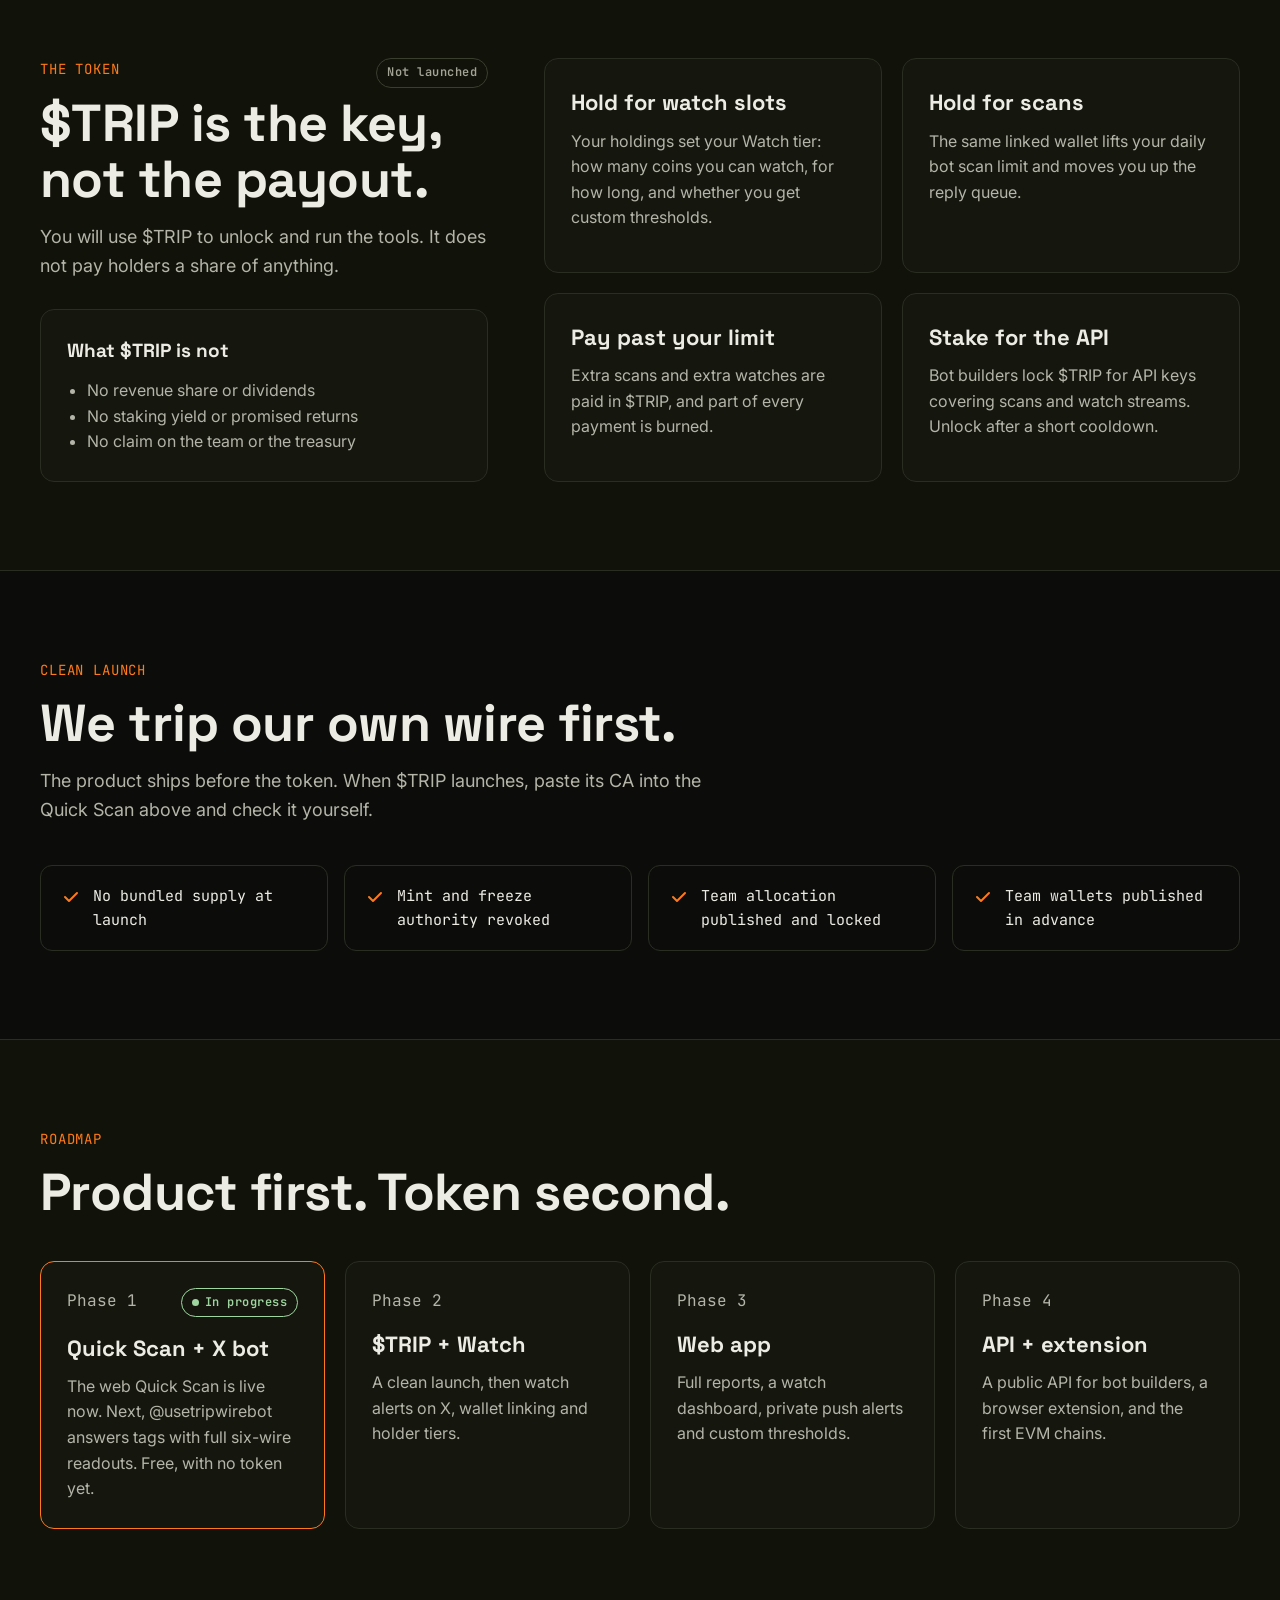
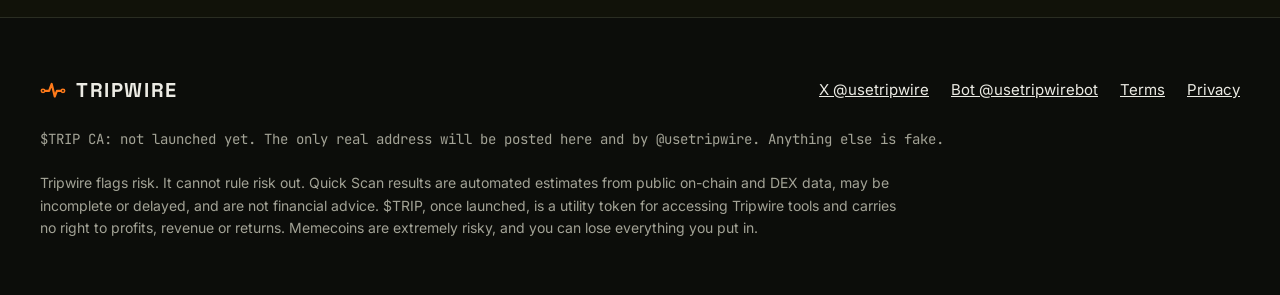
==== commit ae372fac: "Use @usetripwire as the main account and @usetripwirebot for the bot Co-Authored-By: Claude Opus 5.5" ====
--- a/index.html
+++ b/index.html
@@ -6,20 +6,20 @@
 <title>Tripwire — Know before you ape</title>
 <meta name="description" content="Free Solana memecoin scanner. Paste a contract address to check mint and freeze authority, holder concentration and exit liquidity in seconds.">
 <meta name="theme-color" content="#0C0D0A">
-<link rel="canonical" href="https://tripwire.example/">
+<link rel="canonical" href="https://usetripwire.com/">
 <meta property="og:type" content="website">
 <meta property="og:site_name" content="Tripwire">
 <meta property="og:title" content="Tripwire — Know before you ape">
 <meta property="og:description" content="Paste a Solana contract address. See what the chart hides.">
-<meta property="og:url" content="https://tripwire.example/">
-<meta property="og:image" content="https://tripwire.example/og-image.png">
+<meta property="og:url" content="https://usetripwire.com/">
+<meta property="og:image" content="https://usetripwire.com/og-image.png">
 <meta property="og:image:width" content="1200">
 <meta property="og:image:height" content="630">
 <meta name="twitter:card" content="summary_large_image">
-<meta name="twitter:site" content="@TripwireScan">
+<meta name="twitter:site" content="@usetripwire">
 <meta name="twitter:title" content="Tripwire — Know before you ape">
 <meta name="twitter:description" content="Paste a Solana contract address. See what the chart hides.">
-<meta name="twitter:image" content="https://tripwire.example/og-image.png">
+<meta name="twitter:image" content="https://usetripwire.com/og-image.png">
 <link rel="icon" href="/favicon.svg" type="image/svg+xml">
 <link rel="icon" href="/favicon-32.png" sizes="32x32" type="image/png">
 <link rel="apple-touch-icon" href="/apple-touch-icon.png">
@@ -50,7 +50,7 @@
       <a href="#bot">X bot</a>
       <a href="#token">$TRIP</a>
       <a href="#roadmap">Roadmap</a>
-      <a class="btn btn-primary btn-sm" data-x-link href="https://x.com/TripwireScan" target="_blank" rel="noopener">Follow on X</a>
+      <a class="btn btn-primary btn-sm" data-x-link href="https://x.com/usetripwire" target="_blank" rel="noopener">Follow on X</a>
     </nav>
   </div>
 </header>
@@ -105,7 +105,7 @@
   <div class="wrap pad">
     <p class="eyebrow">The full scan · six wires</p>
     <h2>Six wires. One read.</h2>
-    <p class="lede">The full scan needs our own Solana indexer, which tracks funding trails and block positions across every launch. It arrives with @TripwireScan on X. Every trip will link to the wallets and transactions behind it.</p>
+    <p class="lede">The full scan needs our own Solana indexer, which tracks funding trails and block positions across every launch. It arrives with @usetripwirebot on X. Every trip will link to the wallets and transactions behind it.</p>
     <div class="grid">
       <div class="card"><div class="card-top"><h3>Bundle wire</h3><span class="pill soon" data-full-pill>With X bot</span></div><p>Clusters wallets funded from one source that bought in the same block or transaction, and shows how much supply they really hold together.</p></div>
       <div class="card"><div class="card-top"><h3>Sniper wire</h3><span class="pill soon" data-full-pill>With X bot</span></div><p>Tags buys that landed in the first blocks after liquidity, and tracks whether those snipers are still holding or already unloading.</p></div>
@@ -123,10 +123,10 @@
     <h2>Already in? We'll keep watch.</h2>
     <p class="lede">A scan tells you what a coin looks like right now. Watch tells you the moment that changes. Point the bot at a coin you hold, and it listens to the dev, the bundle, the snipers, the whales and the pool, around the clock.</p>
     <div class="grid sm">
-      <div class="card"><p class="step-n">01 · Set it</p><p class="cmd">@TripwireScan watch [CA]</p><p>The bot confirms the watch in reply and starts listening.</p></div>
+      <div class="card"><p class="step-n">01 · Set it</p><p class="cmd">@usetripwirebot watch [CA]</p><p>The bot confirms the watch in reply and starts listening.</p></div>
       <div class="card"><p class="step-n">02 · We listen</p><p>The deployer, its linked wallets, the bundle cluster, early snipers, top holders and the pool are all tracked live, trade by trade.</p></div>
       <div class="card"><p class="step-n">03 · It trips</p><p>When a wire trips, the bot replies in your watch thread within seconds, so X notifies you right away.</p></div>
-      <div class="card"><p class="step-n">04 · You decide</p><p class="cmd">@TripwireScan unwatch [CA]</p><p>Tripwire never trades for you. It tells you what moved, and you make the call.</p></div>
+      <div class="card"><p class="step-n">04 · You decide</p><p class="cmd">@usetripwirebot unwatch [CA]</p><p>Tripwire never trades for you. It tells you what moved, and you make the call.</p></div>
     </div>
 
     <h3 class="mt" style="font-size:28px;margin-bottom:24px">Six watch wires</h3>
@@ -155,18 +155,18 @@
   <div class="wrap pad">
     <div class="section-head"><p class="eyebrow">The X bot</p><span class="pill soon" data-bot-pill>Launching soon</span></div>
     <h2>It lives where the trenches live.</h2>
-    <p class="lede">@TripwireScan will be a fully automated account, labeled as automated on X. It never replies to anyone uninvited. It answers when you tag it, and posts its own reports on its timeline.</p>
+    <p class="lede">@usetripwirebot will be a fully automated account, labeled as automated on X. It never replies to anyone uninvited. It answers when you tag it, and posts its own reports on its timeline.</p>
     <div class="grid">
-      <div class="card"><p class="step-n">Scan</p><p class="cmd">@TripwireScan [CA]</p><p>Reply under any post with a contract address, or post one yourself. The bot replies with every wire’s result and a link to the full report.</p></div>
-      <div class="card"><p class="step-n">Watch</p><p class="cmd">@TripwireScan watch [CA]<br>@TripwireScan unwatch [CA]<br>@TripwireScan watches</p><p>Start or stop watching a coin, or list your active watches. Alerts arrive in the thread where you set the watch.</p></div>
+      <div class="card"><p class="step-n">Scan</p><p class="cmd">@usetripwirebot [CA]</p><p>Reply under any post with a contract address, or post one yourself. The bot replies with every wire’s result and a link to the full report.</p></div>
+      <div class="card"><p class="step-n">Watch</p><p class="cmd">@usetripwirebot watch [CA]<br>@usetripwirebot unwatch [CA]<br>@usetripwirebot watches</p><p>Start or stop watching a coin, or list your active watches. Alerts arrive in the thread where you set the watch.</p></div>
       <div class="card"><p class="step-n">On its own timeline</p><p>A daily trench report covering launches scanned, the share that tripped and the most common wire, plus live alerts on the most-watched coins.</p></div>
     </div>
     <div class="grid mt">
       <div class="rule"><h4>Only when tagged</h4><p>Every reply goes into a thread started by someone who tagged the bot. That is X's rule for automated replies, and ours.</p></div>
       <div class="rule"><h4>Facts, not verdicts</h4><p>Replies say what the chain shows: which wires tripped and why. Never “buy,” “sell” or “scam.”</p></div>
-      <div class="rule"><h4>One real account</h4><p>@TripwireScan links back to this site. Any other account claiming to be Tripwire is fake.</p></div>
-    </div>
-    <p style="margin:40px 0 0"><a class="btn btn-ghost" data-x-link href="https://x.com/TripwireScan" target="_blank" rel="noopener">Follow @TripwireScan for launch</a></p>
+      <div class="rule"><h4>One real account</h4><p>@usetripwirebot links back to this site. Any other account claiming to be Tripwire is fake.</p></div>
+    </div>
+    <p style="margin:40px 0 0"><a class="btn btn-ghost" data-x-bot-link href="https://x.com/usetripwirebot" target="_blank" rel="noopener">Follow @usetripwirebot</a></p>
   </div>
 </section>
 
@@ -209,7 +209,7 @@
     <p class="eyebrow">Roadmap</p>
     <h2>Product first. Token second.</h2>
     <div class="grid sm" style="margin-top:40px">
-      <div class="card hl"><div class="card-top"><p class="step-n" style="margin:0">Phase 1</p><span class="pill live"><span class="dot"></span>In progress</span></div><h3>Quick Scan + X bot</h3><p>The web Quick Scan is live now. Next, @TripwireScan answers tags with full six-wire readouts. Free, with no token yet.</p></div>
+      <div class="card hl"><div class="card-top"><p class="step-n" style="margin:0">Phase 1</p><span class="pill live"><span class="dot"></span>In progress</span></div><h3>Quick Scan + X bot</h3><p>The web Quick Scan is live now. Next, @usetripwirebot answers tags with full six-wire readouts. Free, with no token yet.</p></div>
       <div class="card"><div class="card-top"><p class="step-n" style="margin:0">Phase 2</p></div><h3>$TRIP + Watch</h3><p>A clean launch, then watch alerts on X, wallet linking and holder tiers.</p></div>
       <div class="card"><div class="card-top"><p class="step-n" style="margin:0">Phase 3</p></div><h3>Web app</h3><p>Full reports, a watch dashboard, private push alerts and custom thresholds.</p></div>
       <div class="card"><div class="card-top"><p class="step-n" style="margin:0">Phase 4</p></div><h3>API + extension</h3><p>A public API for bot builders, a browser extension, and the first EVM chains.</p></div>
@@ -224,12 +224,13 @@
     <div class="foot-top">
       <a class="brand" href="/"><svg width="26" height="26" viewBox="0 0 120 120" fill="none" aria-hidden="true"><path d="M16 64 H42 L54 32 L68 90 L78 64 H104" stroke="#FF7A1A" stroke-width="10" stroke-linecap="round" stroke-linejoin="round"/><circle cx="14" cy="64" r="8" fill="#0C0D0A" stroke="#FF7A1A" stroke-width="7"/><circle cx="106" cy="64" r="8" fill="#0C0D0A" stroke="#FF7A1A" stroke-width="7"/></svg><span>TRIPWIRE</span></a>
       <div class="foot-links">
-        <a data-x-link href="https://x.com/TripwireScan" target="_blank" rel="noopener">X @TripwireScan</a>
+        <a data-x-link href="https://x.com/usetripwire" target="_blank" rel="noopener">X @usetripwire</a>
+        <a data-x-bot-link href="https://x.com/usetripwirebot" target="_blank" rel="noopener">Bot @usetripwirebot</a>
         <a href="/terms.html">Terms</a>
         <a href="/privacy.html">Privacy</a>
       </div>
     </div>
-    <p class="foot-ca" id="foot-ca">$TRIP CA: not launched yet. The only real address will be posted here and by @TripwireScan. Anything else is fake.</p>
+    <p class="foot-ca" id="foot-ca">$TRIP CA: not launched yet. The only real address will be posted here and by @usetripwire. Anything else is fake.</p>
     <p class="foot-legal">Tripwire flags risk. It cannot rule risk out. Quick Scan results are automated estimates from public on-chain and DEX data, may be incomplete or delayed, and are not financial advice. $TRIP, once launched, is a utility token for accessing Tripwire tools and carries no right to profits, revenue or returns. Memecoins are extremely risky, and you can lose everything you put in.</p>
   </div>
 </footer>
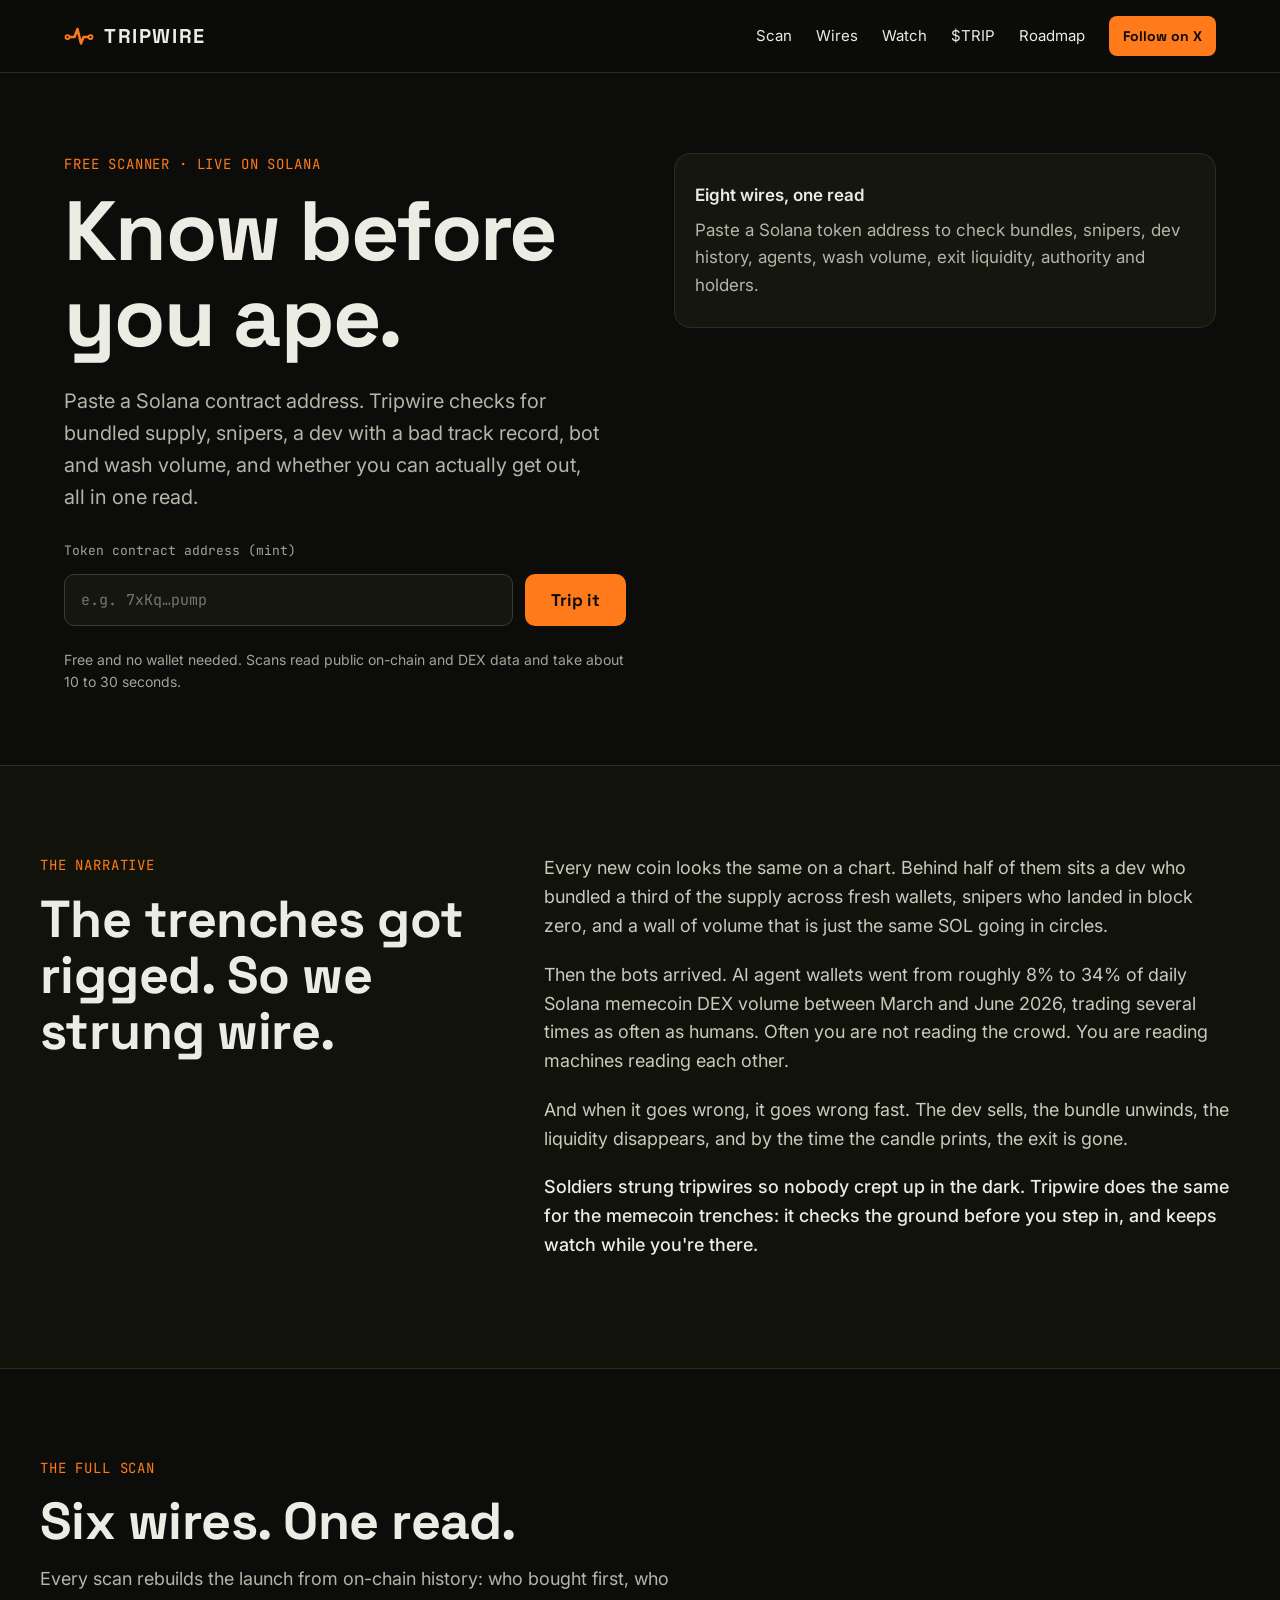
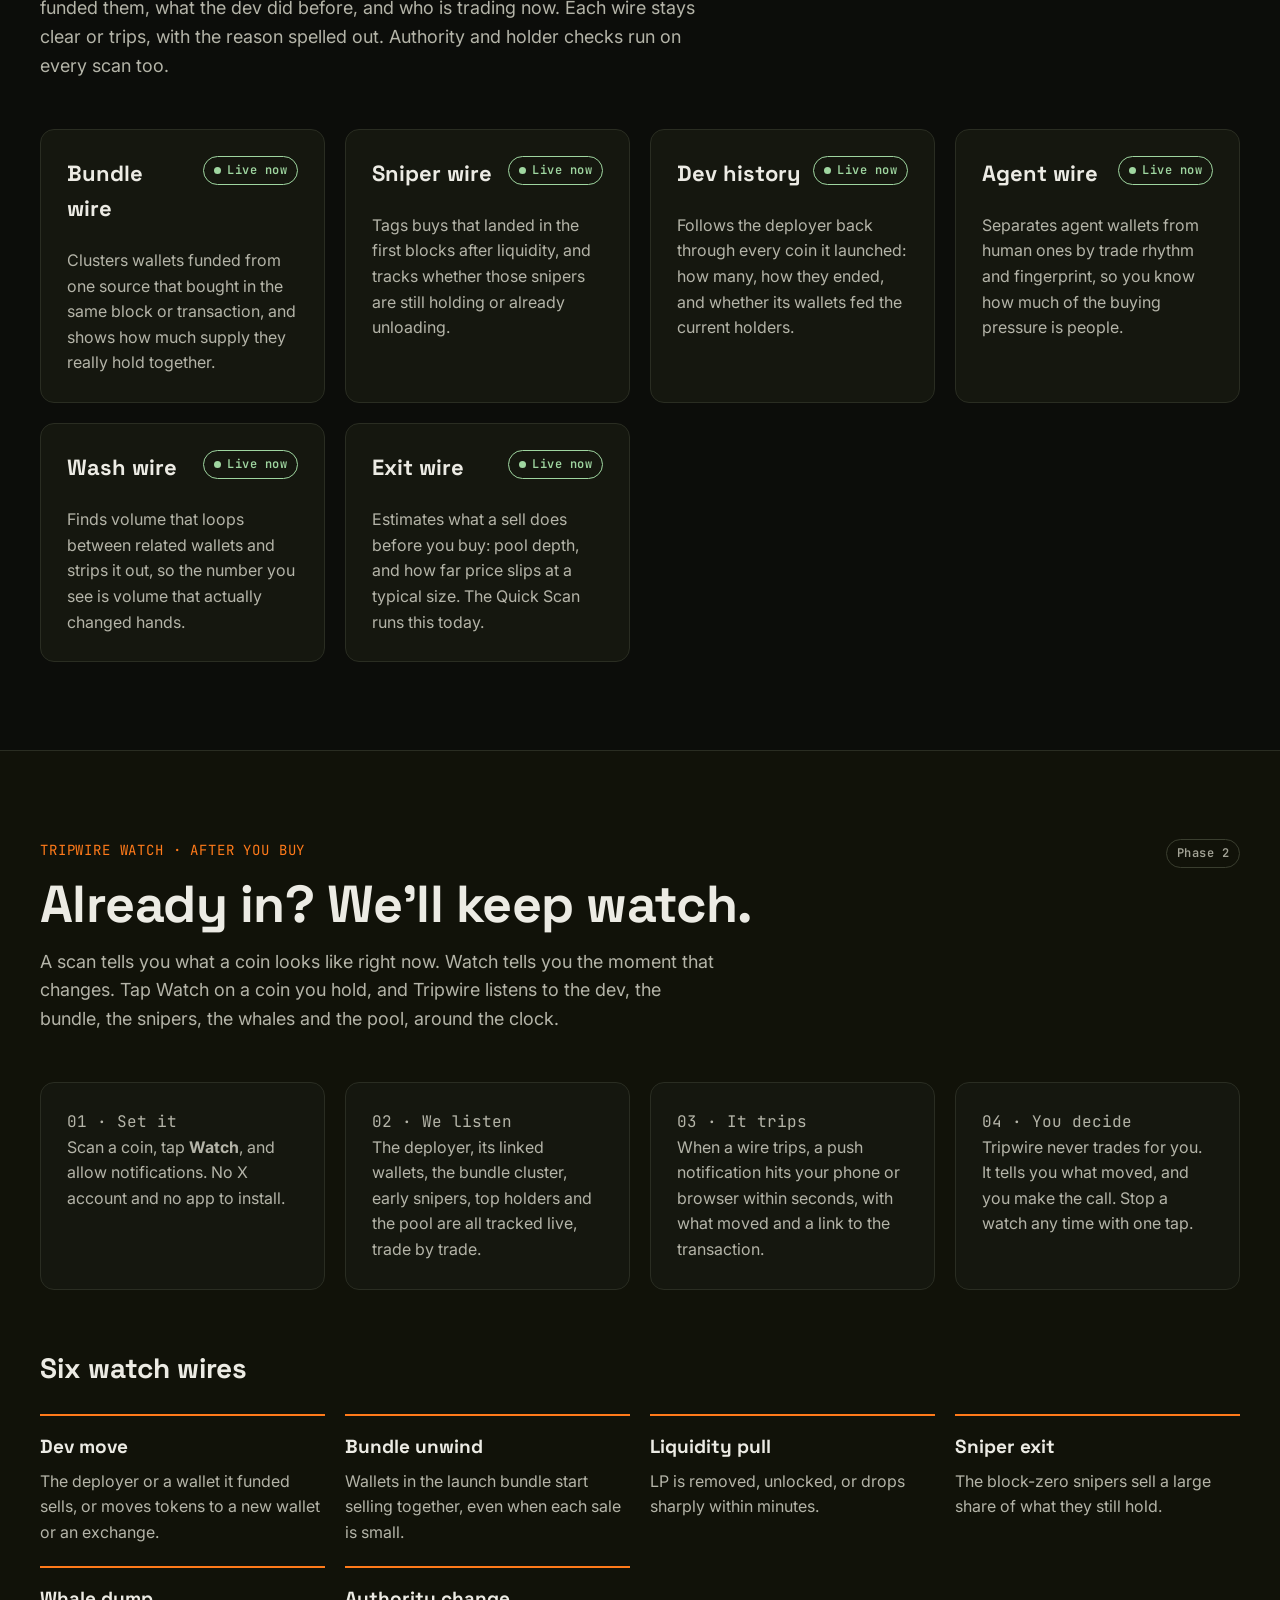
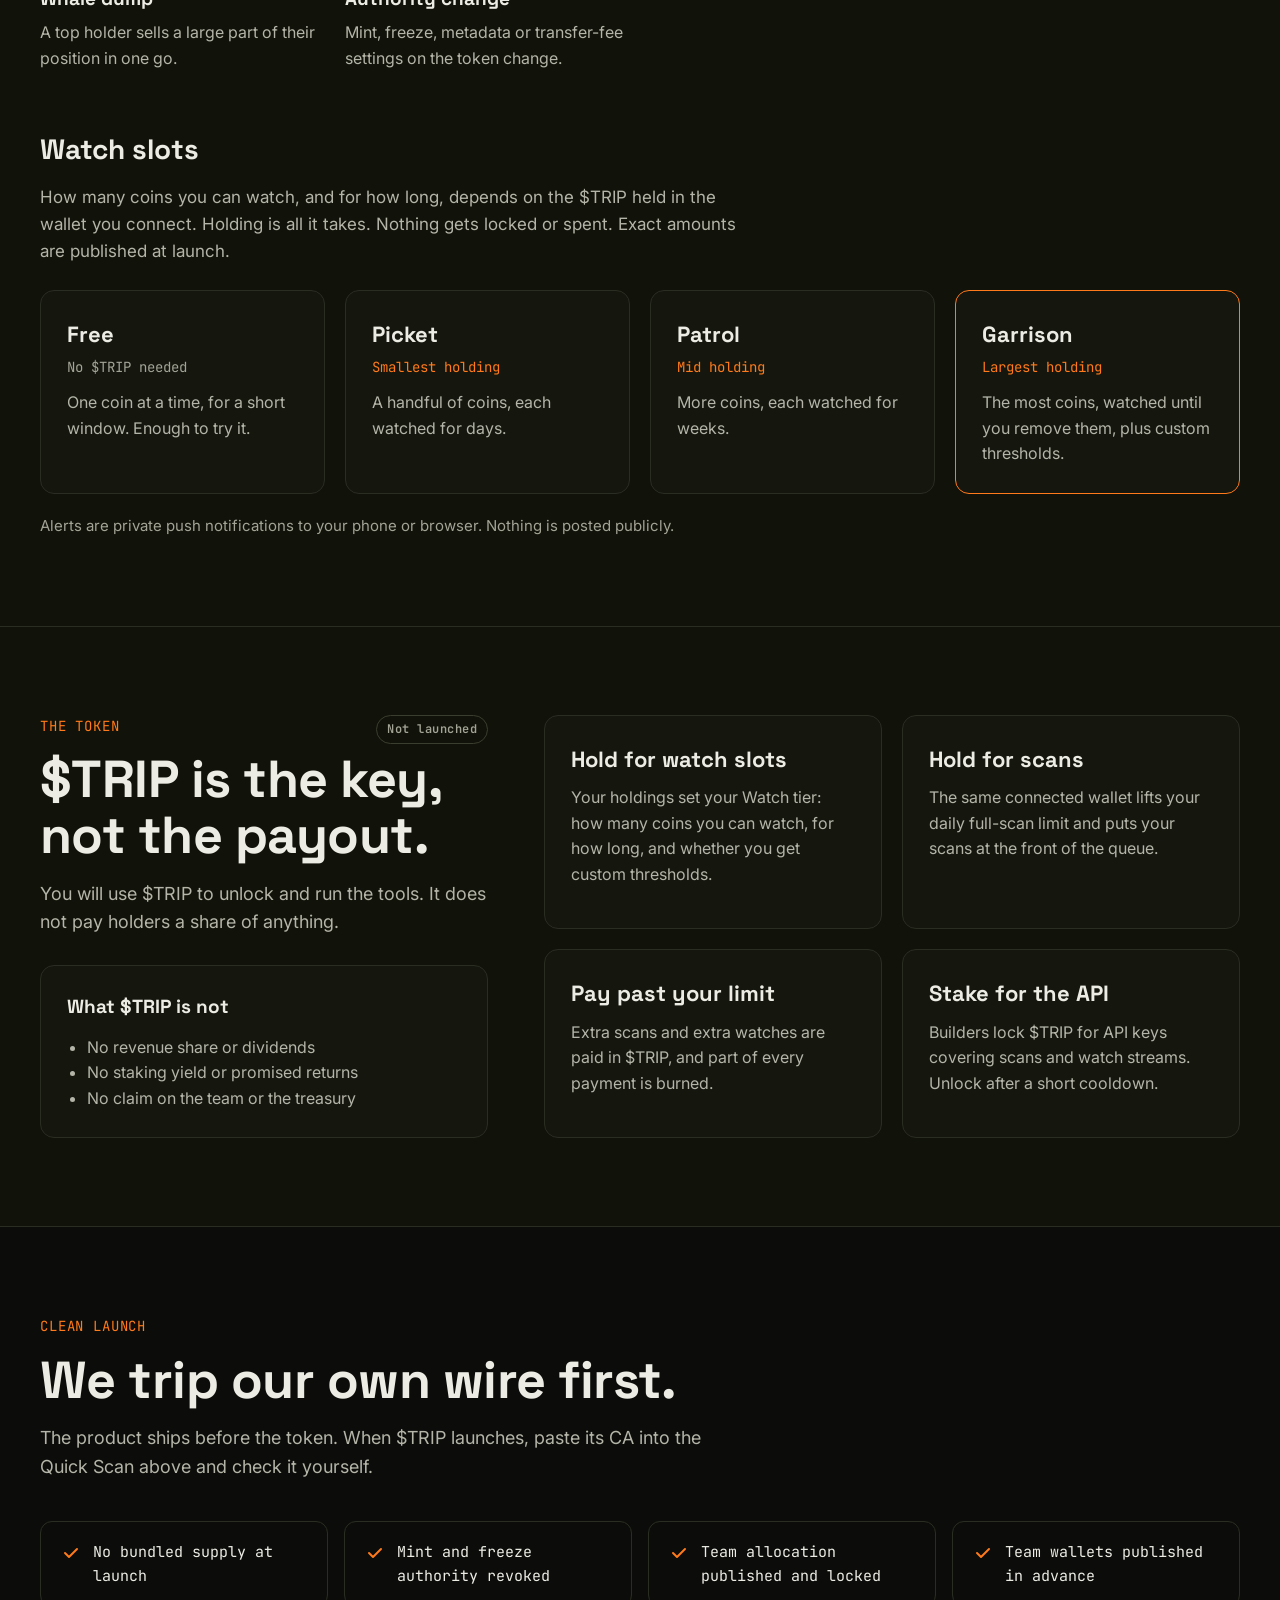
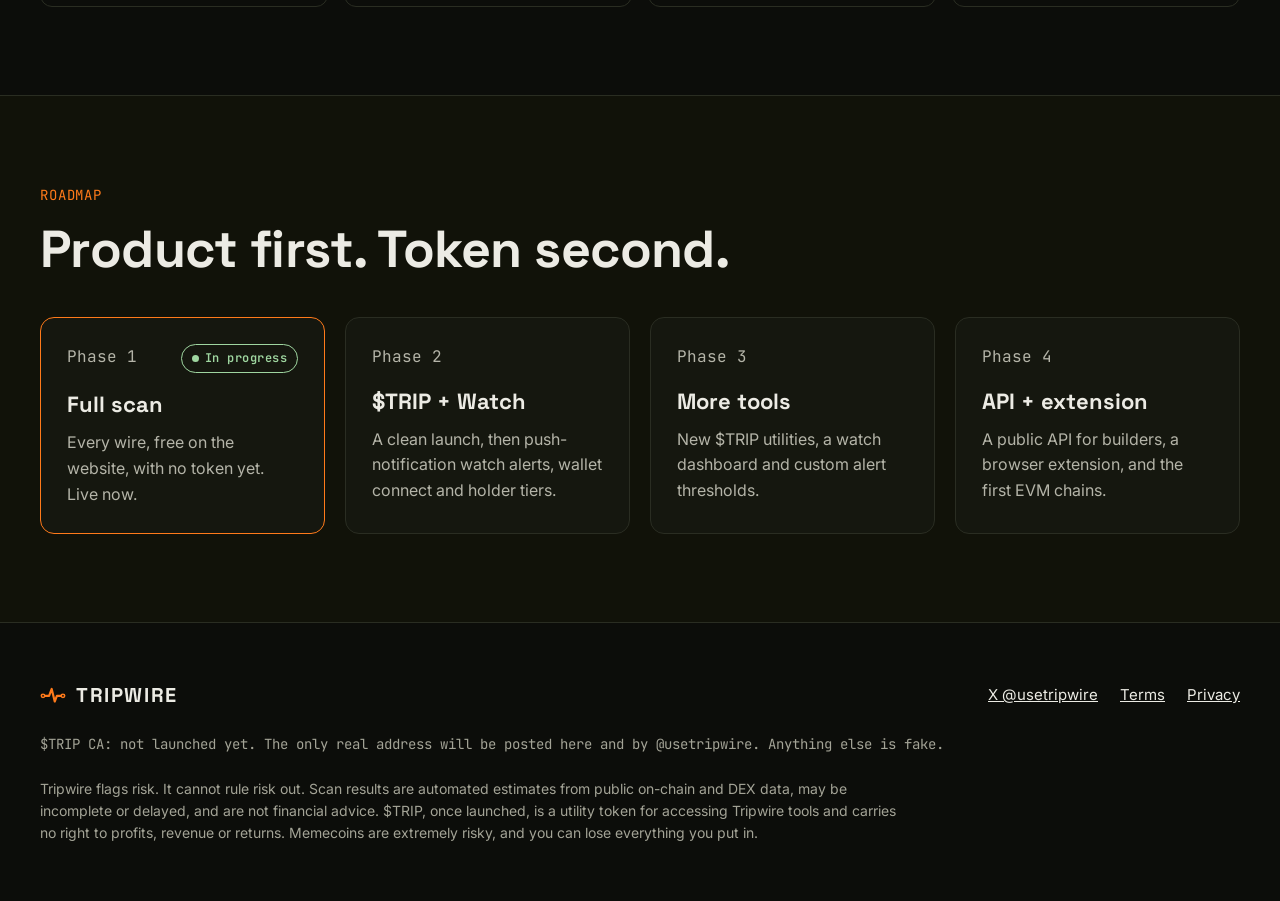
==== commit d56495a2: "Remove the X bot; Watch alerts become push notifications Co-Authored-By: Claude Opus 5.5 <noreply@an" ====
--- a/index.html
+++ b/index.html
@@ -44,10 +44,9 @@
       <svg width="22" height="22" viewBox="0 0 24 24" fill="none" stroke="currentColor" stroke-width="2" stroke-linecap="round" aria-hidden="true"><path d="M4 7h16M4 12h16M4 17h16"/></svg>
     </button>
     <nav class="nav-links" id="nav-links" aria-label="Main">
-      <a href="#scan">Quick Scan</a>
-      <a href="#wires">Full scan</a>
+      <a href="#scan">Scan</a>
+      <a href="#wires">Wires</a>
       <a href="#watch">Watch</a>
-      <a href="#bot">X bot</a>
       <a href="#token">$TRIP</a>
       <a href="#roadmap">Roadmap</a>
       <a class="btn btn-primary btn-sm" data-x-link href="https://x.com/usetripwire" target="_blank" rel="noopener">Follow on X</a>
@@ -60,9 +59,9 @@
 <section class="hero" id="scan">
   <div class="wrap hero-grid">
     <div class="hero-copy">
-      <p class="eyebrow">Quick Scan · Live on Solana</p>
+      <p class="eyebrow">Free scanner · Live on Solana</p>
       <h1>Know before<br>you ape.</h1>
-      <p class="sub">Paste a Solana contract address. In seconds, Tripwire checks whether the dev can still print or freeze, how much supply a few wallets control, and what happens when you try to sell.</p>
+      <p class="sub">Paste a Solana contract address. Tripwire checks for bundled supply, snipers, a dev with a bad track record, bot and wash volume, and whether you can actually get out, all in one read.</p>
       <form class="scan-form" id="scan-form" novalidate>
         <label for="ca">Token contract address (mint)</label>
         <input id="ca" name="ca" type="text" inputmode="text" autocomplete="off" autocapitalize="off" spellcheck="false" placeholder="e.g. 7xKq…pump" aria-describedby="ca-note ca-error">
@@ -80,7 +79,7 @@
           <li><strong>Holders:</strong> how much of the supply sits with the top 10 wallets, pools excluded?</li>
           <li><strong>Exit:</strong> how deep is the pool, and how much would a $1,000 sell move the price?</li>
         </ol>
-        <p class="dim" style="margin:14px 0 0;font-size:14px">Bundle, sniper, dev history, agent and wash checks arrive with the X bot.</p>
+        <p class="dim" style="margin:14px 0 0;font-size:14px">The full scan adds bundle, sniper, dev history, agent and wash checks.</p>
       </div>
     </div>
   </div>
@@ -103,15 +102,15 @@
 
 <section id="wires">
   <div class="wrap pad">
-    <p class="eyebrow">The full scan · six wires</p>
+    <p class="eyebrow">The full scan</p>
     <h2>Six wires. One read.</h2>
-    <p class="lede">The full scan needs our own Solana indexer, which tracks funding trails and block positions across every launch. It arrives with @usetripwirebot on X. Every trip will link to the wallets and transactions behind it.</p>
+    <p class="lede">Every scan rebuilds the launch from on-chain history: who bought first, who funded them, what the dev did before, and who is trading now. Each wire stays clear or trips, with the reason spelled out. Authority and holder checks run on every scan too.</p>
     <div class="grid">
-      <div class="card"><div class="card-top"><h3>Bundle wire</h3><span class="pill soon" data-full-pill>With X bot</span></div><p>Clusters wallets funded from one source that bought in the same block or transaction, and shows how much supply they really hold together.</p></div>
-      <div class="card"><div class="card-top"><h3>Sniper wire</h3><span class="pill soon" data-full-pill>With X bot</span></div><p>Tags buys that landed in the first blocks after liquidity, and tracks whether those snipers are still holding or already unloading.</p></div>
-      <div class="card"><div class="card-top"><h3>Dev history</h3><span class="pill soon" data-full-pill>With X bot</span></div><p>Follows the deployer back through every coin it launched: how many, how they ended, and whether its wallets fed the current holders.</p></div>
-      <div class="card"><div class="card-top"><h3>Agent wire</h3><span class="pill soon" data-full-pill>With X bot</span></div><p>Separates agent wallets from human ones by trade rhythm and fingerprint, so you know how much of the buying pressure is people.</p></div>
-      <div class="card"><div class="card-top"><h3>Wash wire</h3><span class="pill soon" data-full-pill>With X bot</span></div><p>Finds volume that loops between related wallets and strips it out, so the number you see is volume that actually changed hands.</p></div>
+      <div class="card"><div class="card-top"><h3>Bundle wire</h3><span class="pill soon" data-full-pill>Full scan</span></div><p>Clusters wallets funded from one source that bought in the same block or transaction, and shows how much supply they really hold together.</p></div>
+      <div class="card"><div class="card-top"><h3>Sniper wire</h3><span class="pill soon" data-full-pill>Full scan</span></div><p>Tags buys that landed in the first blocks after liquidity, and tracks whether those snipers are still holding or already unloading.</p></div>
+      <div class="card"><div class="card-top"><h3>Dev history</h3><span class="pill soon" data-full-pill>Full scan</span></div><p>Follows the deployer back through every coin it launched: how many, how they ended, and whether its wallets fed the current holders.</p></div>
+      <div class="card"><div class="card-top"><h3>Agent wire</h3><span class="pill soon" data-full-pill>Full scan</span></div><p>Separates agent wallets from human ones by trade rhythm and fingerprint, so you know how much of the buying pressure is people.</p></div>
+      <div class="card"><div class="card-top"><h3>Wash wire</h3><span class="pill soon" data-full-pill>Full scan</span></div><p>Finds volume that loops between related wallets and strips it out, so the number you see is volume that actually changed hands.</p></div>
       <div class="card"><div class="card-top"><h3>Exit wire</h3><span class="pill live"><span class="dot"></span>Live now</span></div><p>Estimates what a sell does before you buy: pool depth, and how far price slips at a typical size. The Quick Scan runs this today.</p></div>
     </div>
   </div>
@@ -121,12 +120,12 @@
   <div class="wrap pad">
     <div class="section-head"><p class="eyebrow">Tripwire Watch · After you buy</p><span class="pill soon">Phase 2</span></div>
     <h2>Already in? We'll keep watch.</h2>
-    <p class="lede">A scan tells you what a coin looks like right now. Watch tells you the moment that changes. Point the bot at a coin you hold, and it listens to the dev, the bundle, the snipers, the whales and the pool, around the clock.</p>
+    <p class="lede">A scan tells you what a coin looks like right now. Watch tells you the moment that changes. Tap Watch on a coin you hold, and Tripwire listens to the dev, the bundle, the snipers, the whales and the pool, around the clock.</p>
     <div class="grid sm">
-      <div class="card"><p class="step-n">01 · Set it</p><p class="cmd">@usetripwirebot watch [CA]</p><p>The bot confirms the watch in reply and starts listening.</p></div>
+      <div class="card"><p class="step-n">01 · Set it</p><p>Scan a coin, tap <strong>Watch</strong>, and allow notifications. No X account and no app to install.</p></div>
       <div class="card"><p class="step-n">02 · We listen</p><p>The deployer, its linked wallets, the bundle cluster, early snipers, top holders and the pool are all tracked live, trade by trade.</p></div>
-      <div class="card"><p class="step-n">03 · It trips</p><p>When a wire trips, the bot replies in your watch thread within seconds, so X notifies you right away.</p></div>
-      <div class="card"><p class="step-n">04 · You decide</p><p class="cmd">@usetripwirebot unwatch [CA]</p><p>Tripwire never trades for you. It tells you what moved, and you make the call.</p></div>
+      <div class="card"><p class="step-n">03 · It trips</p><p>When a wire trips, a push notification hits your phone or browser within seconds, with what moved and a link to the transaction.</p></div>
+      <div class="card"><p class="step-n">04 · You decide</p><p>Tripwire never trades for you. It tells you what moved, and you make the call. Stop a watch any time with one tap.</p></div>
     </div>
 
     <h3 class="mt" style="font-size:28px;margin-bottom:24px">Six watch wires</h3>
@@ -140,33 +139,14 @@
     </div>
 
     <h3 class="mt" style="font-size:28px;margin-bottom:12px">Watch slots</h3>
-    <p class="muted" style="max-width:720px;margin:0 0 24px">How many coins you can watch, and for how long, depends on the $TRIP held in the wallet linked to your X account. Holding is all it takes. Nothing gets locked or spent. Exact amounts are published at launch.</p>
+    <p class="muted" style="max-width:720px;margin:0 0 24px">How many coins you can watch, and for how long, depends on the $TRIP held in the wallet you connect. Holding is all it takes. Nothing gets locked or spent. Exact amounts are published at launch.</p>
     <div class="grid sm tiers">
       <div class="card"><h3>Free</h3><p class="price" style="color:var(--dim)">No $TRIP needed</p><p>One coin at a time, for a short window. Enough to try it.</p></div>
       <div class="card"><h3>Picket</h3><p class="price">Smallest holding</p><p>A handful of coins, each watched for days.</p></div>
       <div class="card"><h3>Patrol</h3><p class="price">Mid holding</p><p>More coins, each watched for weeks.</p></div>
       <div class="card hl"><h3>Garrison</h3><p class="price">Largest holding</p><p>The most coins, watched until you remove them, plus custom thresholds.</p></div>
     </div>
-    <p class="note">Alerts on X are public replies. Private browser push alerts come with the web app in Phase 3.</p>
-  </div>
-</section>
-
-<section id="bot">
-  <div class="wrap pad">
-    <div class="section-head"><p class="eyebrow">The X bot</p><span class="pill soon" data-bot-pill>Launching soon</span></div>
-    <h2>It lives where the trenches live.</h2>
-    <p class="lede">@usetripwirebot will be a fully automated account, labeled as automated on X. It never replies to anyone uninvited. It answers when you tag it, and posts its own reports on its timeline.</p>
-    <div class="grid">
-      <div class="card"><p class="step-n">Scan</p><p class="cmd">@usetripwirebot [CA]</p><p>Reply under any post with a contract address, or post one yourself. The bot replies with every wire’s result and a link to the full report.</p></div>
-      <div class="card"><p class="step-n">Watch</p><p class="cmd">@usetripwirebot watch [CA]<br>@usetripwirebot unwatch [CA]<br>@usetripwirebot watches</p><p>Start or stop watching a coin, or list your active watches. Alerts arrive in the thread where you set the watch.</p></div>
-      <div class="card"><p class="step-n">On its own timeline</p><p>A daily trench report covering launches scanned, the share that tripped and the most common wire, plus live alerts on the most-watched coins.</p></div>
-    </div>
-    <div class="grid mt">
-      <div class="rule"><h4>Only when tagged</h4><p>Every reply goes into a thread started by someone who tagged the bot. That is X's rule for automated replies, and ours.</p></div>
-      <div class="rule"><h4>Facts, not verdicts</h4><p>Replies say what the chain shows: which wires tripped and why. Never “buy,” “sell” or “scam.”</p></div>
-      <div class="rule"><h4>One real account</h4><p>@usetripwirebot links back to this site. Any other account claiming to be Tripwire is fake.</p></div>
-    </div>
-    <p style="margin:40px 0 0"><a class="btn btn-ghost" data-x-bot-link href="https://x.com/usetripwirebot" target="_blank" rel="noopener">Follow @usetripwirebot</a></p>
+    <p class="note">Alerts are private push notifications to your phone or browser. Nothing is posted publicly.</p>
   </div>
 </section>
 
@@ -183,9 +163,9 @@
     </div>
     <div class="main grid sm">
       <div class="card"><h3>Hold for watch slots</h3><p>Your holdings set your Watch tier: how many coins you can watch, for how long, and whether you get custom thresholds.</p></div>
-      <div class="card"><h3>Hold for scans</h3><p>The same linked wallet lifts your daily bot scan limit and moves you up the reply queue.</p></div>
+      <div class="card"><h3>Hold for scans</h3><p>The same connected wallet lifts your daily full-scan limit and puts your scans at the front of the queue.</p></div>
       <div class="card"><h3>Pay past your limit</h3><p>Extra scans and extra watches are paid in $TRIP, and part of every payment is burned.</p></div>
-      <div class="card"><h3>Stake for the API</h3><p>Bot builders lock $TRIP for API keys covering scans and watch streams. Unlock after a short cooldown.</p></div>
+      <div class="card"><h3>Stake for the API</h3><p>Builders lock $TRIP for API keys covering scans and watch streams. Unlock after a short cooldown.</p></div>
     </div>
   </div>
 </section>
@@ -209,10 +189,10 @@
     <p class="eyebrow">Roadmap</p>
     <h2>Product first. Token second.</h2>
     <div class="grid sm" style="margin-top:40px">
-      <div class="card hl"><div class="card-top"><p class="step-n" style="margin:0">Phase 1</p><span class="pill live"><span class="dot"></span>In progress</span></div><h3>Quick Scan + X bot</h3><p>The web Quick Scan is live now. Next, @usetripwirebot answers tags with full six-wire readouts. Free, with no token yet.</p></div>
-      <div class="card"><div class="card-top"><p class="step-n" style="margin:0">Phase 2</p></div><h3>$TRIP + Watch</h3><p>A clean launch, then watch alerts on X, wallet linking and holder tiers.</p></div>
-      <div class="card"><div class="card-top"><p class="step-n" style="margin:0">Phase 3</p></div><h3>Web app</h3><p>Full reports, a watch dashboard, private push alerts and custom thresholds.</p></div>
-      <div class="card"><div class="card-top"><p class="step-n" style="margin:0">Phase 4</p></div><h3>API + extension</h3><p>A public API for bot builders, a browser extension, and the first EVM chains.</p></div>
+      <div class="card hl"><div class="card-top"><p class="step-n" style="margin:0">Phase 1</p><span class="pill live"><span class="dot"></span>In progress</span></div><h3>Full scan</h3><p>Every wire, free on the website, with no token yet. Live now.</p></div>
+      <div class="card"><div class="card-top"><p class="step-n" style="margin:0">Phase 2</p></div><h3>$TRIP + Watch</h3><p>A clean launch, then push-notification watch alerts, wallet connect and holder tiers.</p></div>
+      <div class="card"><div class="card-top"><p class="step-n" style="margin:0">Phase 3</p></div><h3>More tools</h3><p>New $TRIP utilities, a watch dashboard and custom alert thresholds.</p></div>
+      <div class="card"><div class="card-top"><p class="step-n" style="margin:0">Phase 4</p></div><h3>API + extension</h3><p>A public API for builders, a browser extension, and the first EVM chains.</p></div>
     </div>
   </div>
 </section>
@@ -225,13 +205,12 @@
       <a class="brand" href="/"><svg width="26" height="26" viewBox="0 0 120 120" fill="none" aria-hidden="true"><path d="M16 64 H42 L54 32 L68 90 L78 64 H104" stroke="#FF7A1A" stroke-width="10" stroke-linecap="round" stroke-linejoin="round"/><circle cx="14" cy="64" r="8" fill="#0C0D0A" stroke="#FF7A1A" stroke-width="7"/><circle cx="106" cy="64" r="8" fill="#0C0D0A" stroke="#FF7A1A" stroke-width="7"/></svg><span>TRIPWIRE</span></a>
       <div class="foot-links">
         <a data-x-link href="https://x.com/usetripwire" target="_blank" rel="noopener">X @usetripwire</a>
-        <a data-x-bot-link href="https://x.com/usetripwirebot" target="_blank" rel="noopener">Bot @usetripwirebot</a>
         <a href="/terms.html">Terms</a>
         <a href="/privacy.html">Privacy</a>
       </div>
     </div>
     <p class="foot-ca" id="foot-ca">$TRIP CA: not launched yet. The only real address will be posted here and by @usetripwire. Anything else is fake.</p>
-    <p class="foot-legal">Tripwire flags risk. It cannot rule risk out. Quick Scan results are automated estimates from public on-chain and DEX data, may be incomplete or delayed, and are not financial advice. $TRIP, once launched, is a utility token for accessing Tripwire tools and carries no right to profits, revenue or returns. Memecoins are extremely risky, and you can lose everything you put in.</p>
+    <p class="foot-legal">Tripwire flags risk. It cannot rule risk out. Scan results are automated estimates from public on-chain and DEX data, may be incomplete or delayed, and are not financial advice. $TRIP, once launched, is a utility token for accessing Tripwire tools and carries no right to profits, revenue or returns. Memecoins are extremely risky, and you can lose everything you put in.</p>
   </div>
 </footer>
 </body>
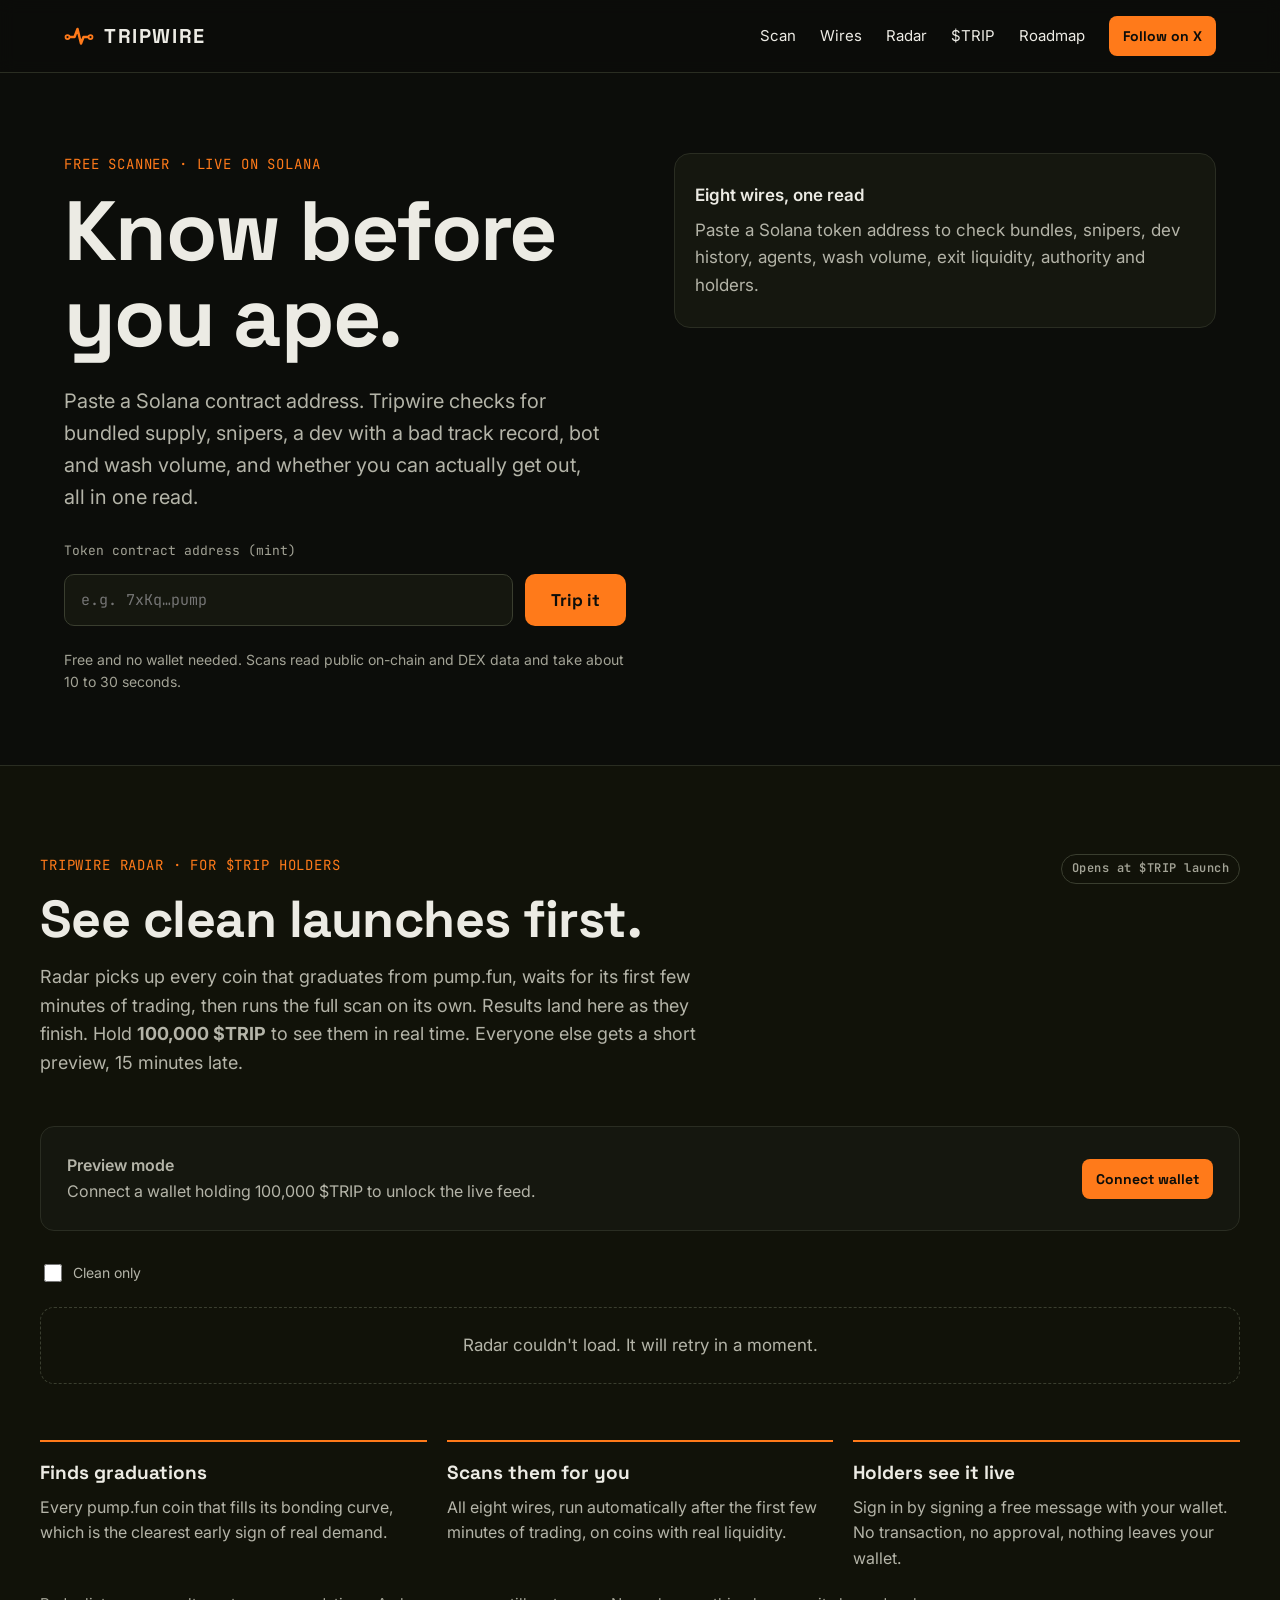
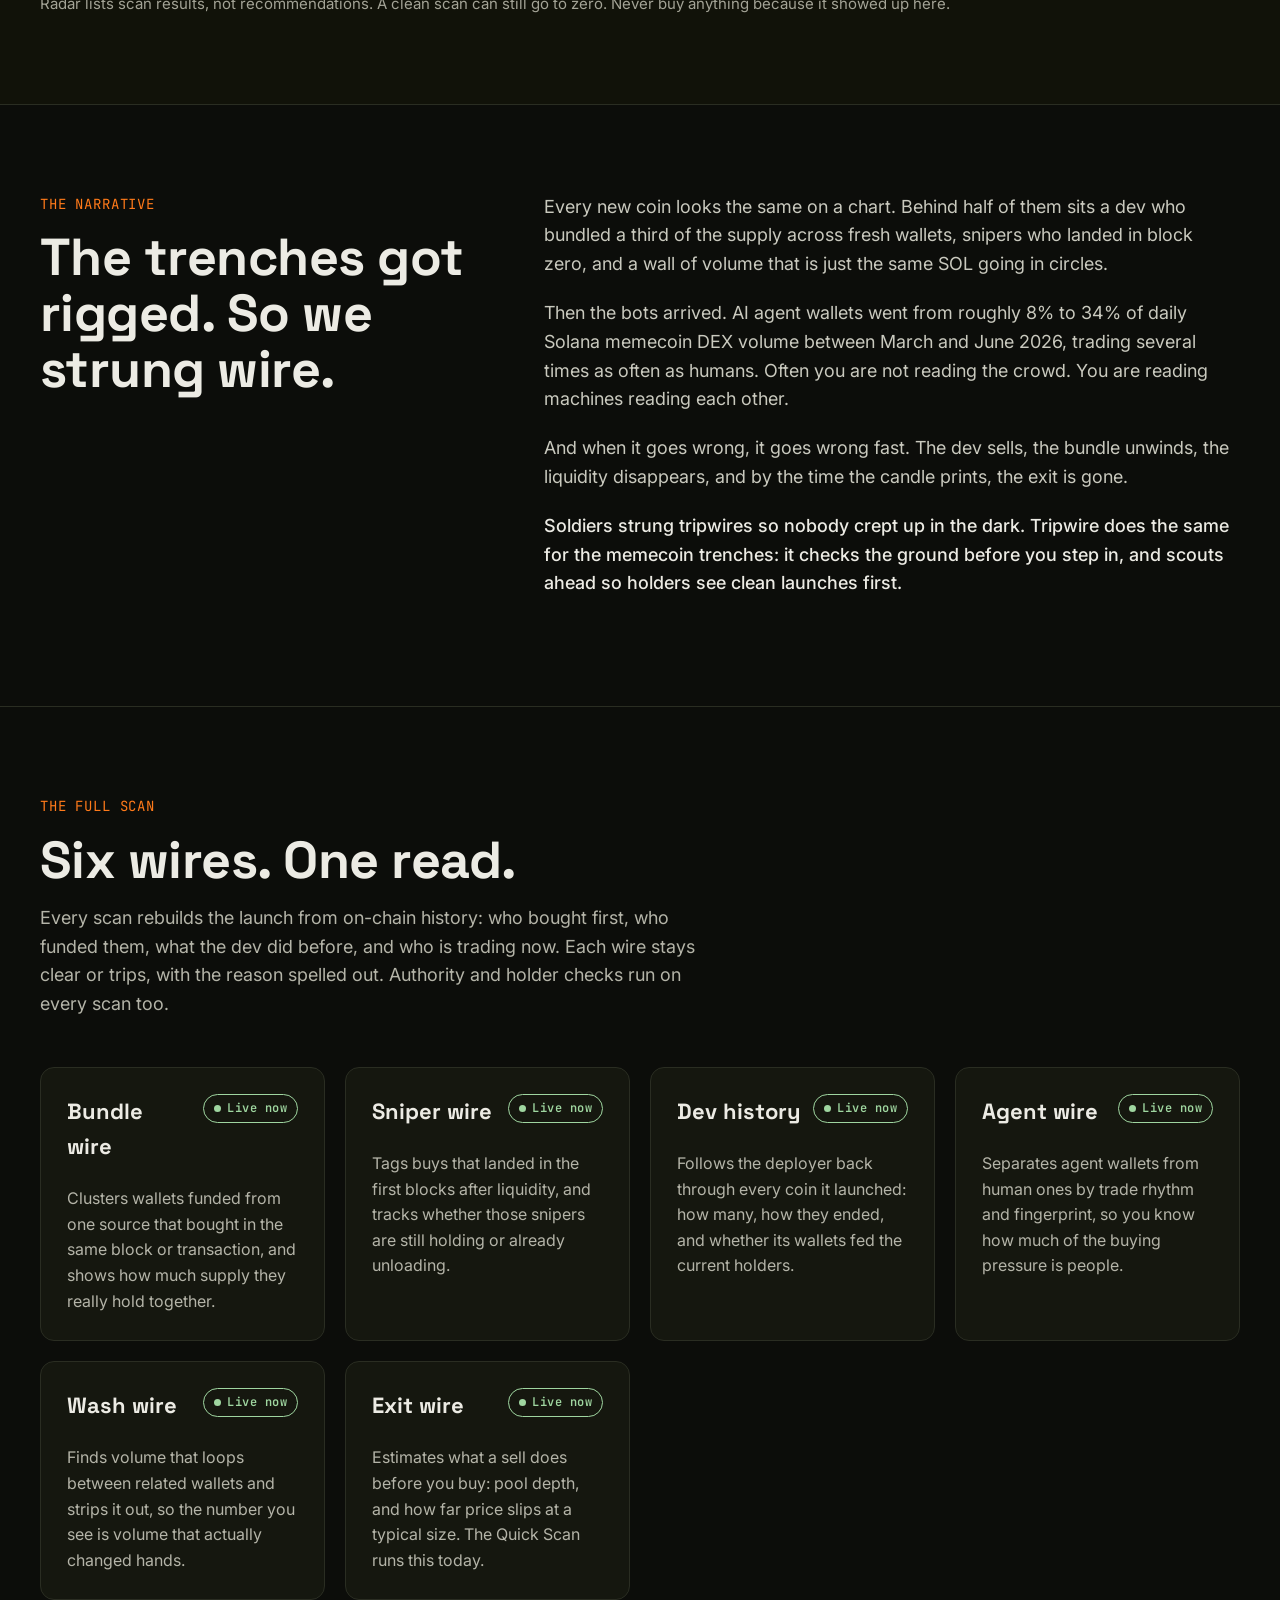
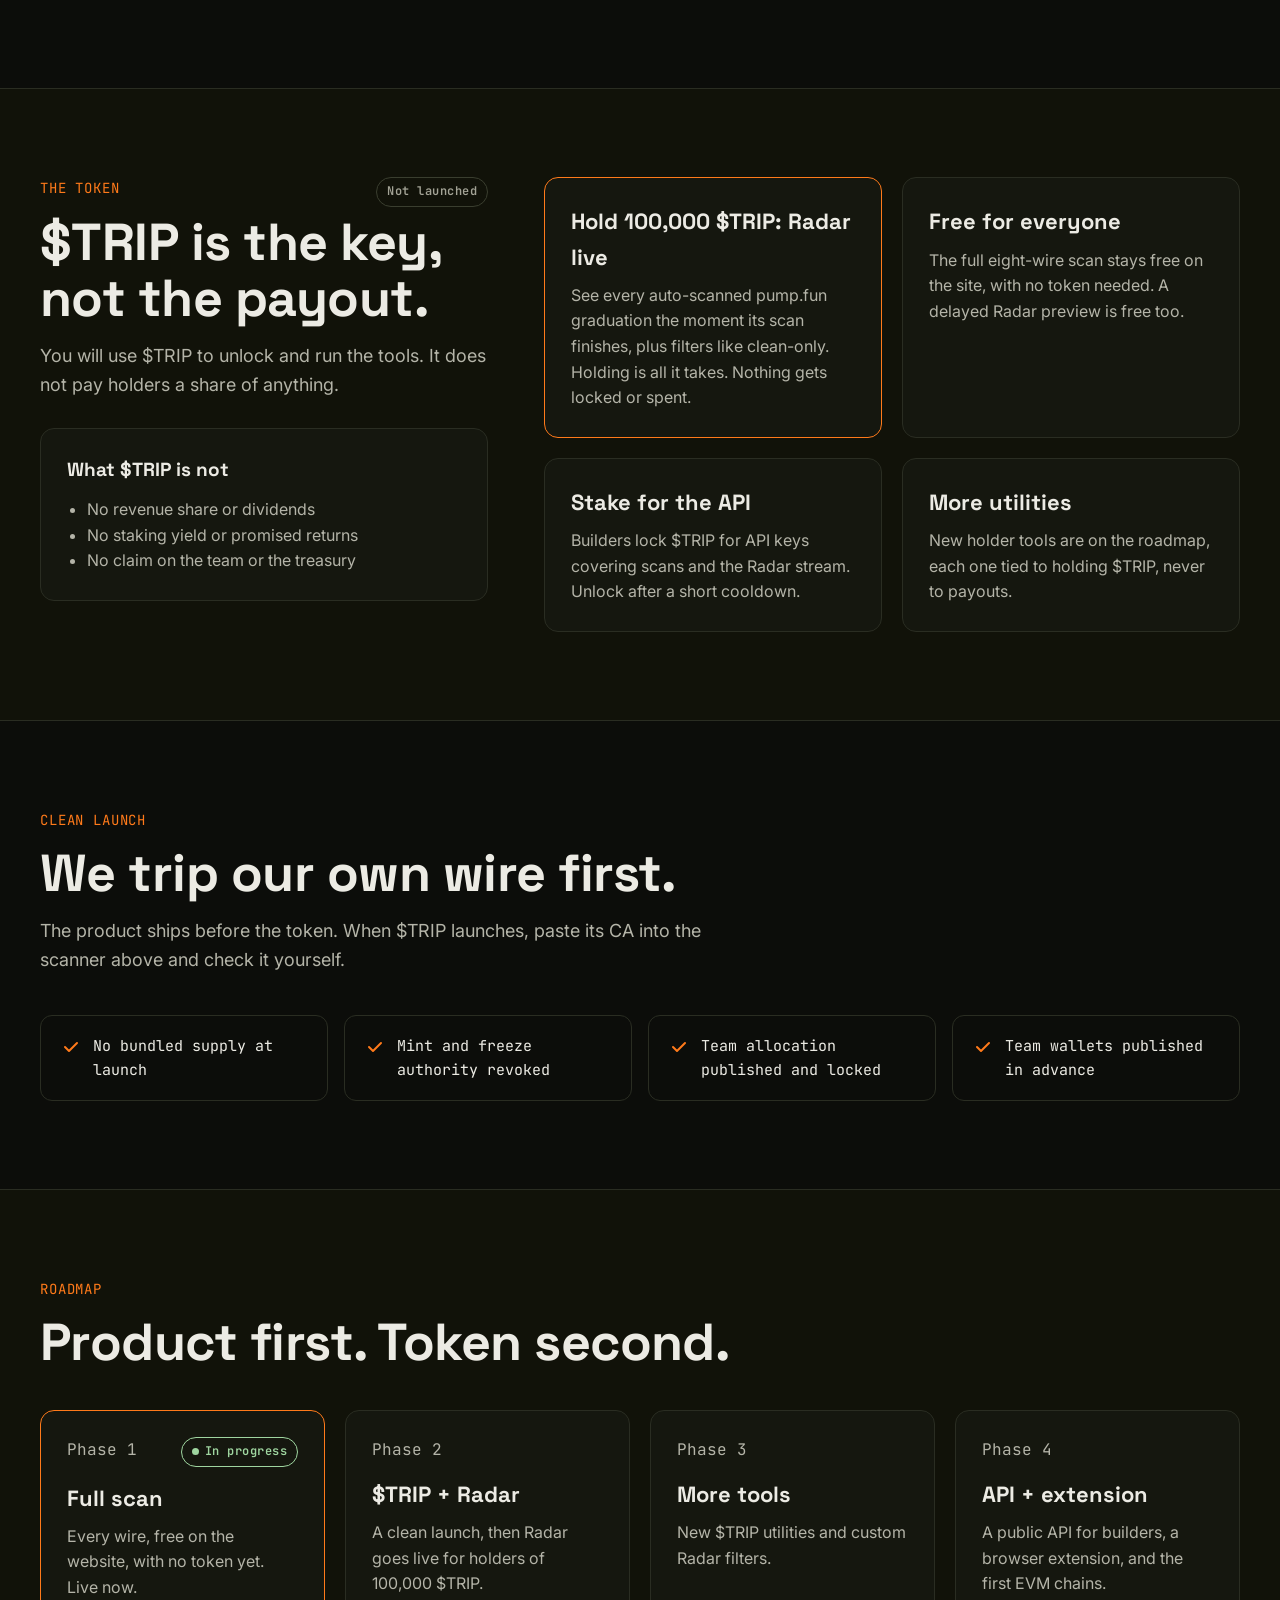
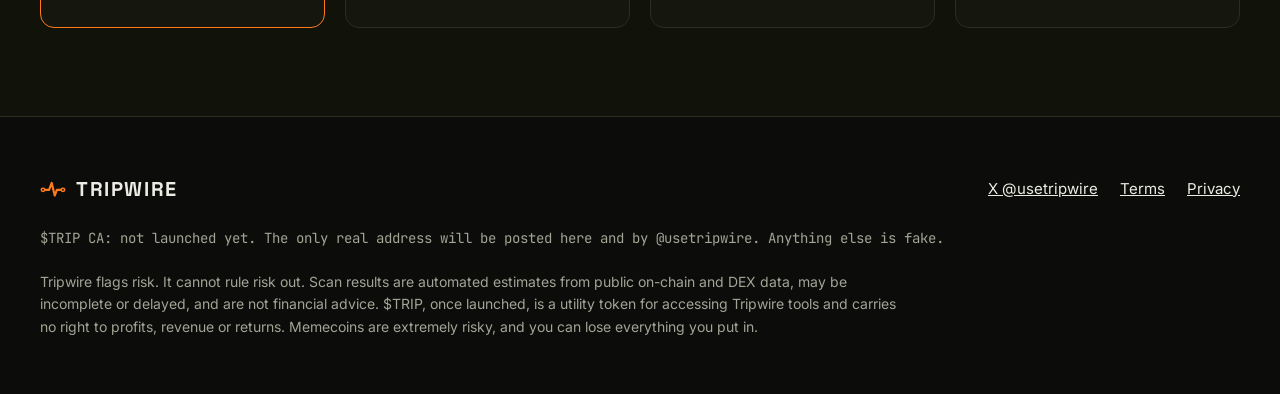
==== commit 1b9ae30c: "Add Tripwire Radar for 100k $TRIP holders; remove Watch Co-Authored-By: Claude Opus 5.5 <noreply@ant" ====
--- a/index.html
+++ b/index.html
@@ -30,6 +30,7 @@
 <link rel="stylesheet" href="/styles.css">
 <script src="/config.js" defer></script>
 <script src="/app.js" defer></script>
+<script src="/radar.js" defer></script>
 </head>
 <body>
 <a class="skip" href="#main">Skip to content</a>
@@ -46,7 +47,7 @@
     <nav class="nav-links" id="nav-links" aria-label="Main">
       <a href="#scan">Scan</a>
       <a href="#wires">Wires</a>
-      <a href="#watch">Watch</a>
+      <a href="#radar">Radar</a>
       <a href="#token">$TRIP</a>
       <a href="#roadmap">Roadmap</a>
       <a class="btn btn-primary btn-sm" data-x-link href="https://x.com/usetripwire" target="_blank" rel="noopener">Follow on X</a>
@@ -85,7 +86,40 @@
   </div>
 </section>
 
-<section class="alt">
+<section class="alt" id="radar">
+  <div class="wrap pad">
+    <div class="section-head"><p class="eyebrow">Tripwire Radar · For $TRIP holders</p><span class="pill soon" id="radar-pill">Opens at $TRIP launch</span></div>
+    <h2>See clean launches first.</h2>
+    <p class="lede">Radar picks up every coin that graduates from pump.fun, waits for its first few minutes of trading, then runs the full scan on its own. Results land here as they finish. Hold <strong>100,000 $TRIP</strong> to see them in real time. Everyone else gets a short preview, 15 minutes late.</p>
+
+    <div class="radar-gate card" id="radar-gate" aria-live="polite">
+      <div class="radar-gate-text">
+        <p class="radar-gate-title" id="radar-gate-title">Preview mode</p>
+        <p class="radar-gate-sub" id="radar-gate-sub">Connect a wallet holding 100,000 $TRIP to unlock the live feed.</p>
+      </div>
+      <div class="radar-gate-actions" id="radar-gate-actions">
+        <button class="btn btn-primary btn-sm" id="radar-connect" type="button">Connect wallet</button>
+      </div>
+    </div>
+
+    <div class="radar-bar">
+      <label class="radar-toggle"><input type="checkbox" id="radar-clean"> Clean only</label>
+      <span class="dim" id="radar-updated"></span>
+    </div>
+    <div class="radar-feed" id="radar-feed">
+      <p class="radar-empty">Loading Radar…</p>
+    </div>
+
+    <div class="grid sm mt">
+      <div class="rule"><h4>Finds graduations</h4><p>Every pump.fun coin that fills its bonding curve, which is the clearest early sign of real demand.</p></div>
+      <div class="rule"><h4>Scans them for you</h4><p>All eight wires, run automatically after the first few minutes of trading, on coins with real liquidity.</p></div>
+      <div class="rule"><h4>Holders see it live</h4><p>Sign in by signing a free message with your wallet. No transaction, no approval, nothing leaves your wallet.</p></div>
+    </div>
+    <p class="note">Radar lists scan results, not recommendations. A clean scan can still go to zero. Never buy anything because it showed up here.</p>
+  </div>
+</section>
+
+<section>
   <div class="wrap pad split">
     <div class="side">
       <p class="eyebrow">The narrative</p>
@@ -95,7 +129,7 @@
       <p>Every new coin looks the same on a chart. Behind half of them sits a dev who bundled a third of the supply across fresh wallets, snipers who landed in block zero, and a wall of volume that is just the same SOL going in circles.</p>
       <p>Then the bots arrived. AI agent wallets went from roughly 8% to 34% of daily Solana memecoin DEX volume between March and June 2026, trading several times as often as humans. Often you are not reading the crowd. You are reading machines reading each other.</p>
       <p>And when it goes wrong, it goes wrong fast. The dev sells, the bundle unwinds, the liquidity disappears, and by the time the candle prints, the exit is gone.</p>
-      <p class="strong">Soldiers strung tripwires so nobody crept up in the dark. Tripwire does the same for the memecoin trenches: it checks the ground before you step in, and keeps watch while you're there.</p>
+      <p class="strong">Soldiers strung tripwires so nobody crept up in the dark. Tripwire does the same for the memecoin trenches: it checks the ground before you step in, and scouts ahead so holders see clean launches first.</p>
     </div>
   </div>
 </section>
@@ -116,40 +150,6 @@
   </div>
 </section>
 
-<section class="alt" id="watch">
-  <div class="wrap pad">
-    <div class="section-head"><p class="eyebrow">Tripwire Watch · After you buy</p><span class="pill soon">Phase 2</span></div>
-    <h2>Already in? We'll keep watch.</h2>
-    <p class="lede">A scan tells you what a coin looks like right now. Watch tells you the moment that changes. Tap Watch on a coin you hold, and Tripwire listens to the dev, the bundle, the snipers, the whales and the pool, around the clock.</p>
-    <div class="grid sm">
-      <div class="card"><p class="step-n">01 · Set it</p><p>Scan a coin, tap <strong>Watch</strong>, and allow notifications. No X account and no app to install.</p></div>
-      <div class="card"><p class="step-n">02 · We listen</p><p>The deployer, its linked wallets, the bundle cluster, early snipers, top holders and the pool are all tracked live, trade by trade.</p></div>
-      <div class="card"><p class="step-n">03 · It trips</p><p>When a wire trips, a push notification hits your phone or browser within seconds, with what moved and a link to the transaction.</p></div>
-      <div class="card"><p class="step-n">04 · You decide</p><p>Tripwire never trades for you. It tells you what moved, and you make the call. Stop a watch any time with one tap.</p></div>
-    </div>
-
-    <h3 class="mt" style="font-size:28px;margin-bottom:24px">Six watch wires</h3>
-    <div class="grid">
-      <div class="rule"><h4>Dev move</h4><p>The deployer or a wallet it funded sells, or moves tokens to a new wallet or an exchange.</p></div>
-      <div class="rule"><h4>Bundle unwind</h4><p>Wallets in the launch bundle start selling together, even when each sale is small.</p></div>
-      <div class="rule"><h4>Liquidity pull</h4><p>LP is removed, unlocked, or drops sharply within minutes.</p></div>
-      <div class="rule"><h4>Sniper exit</h4><p>The block-zero snipers sell a large share of what they still hold.</p></div>
-      <div class="rule"><h4>Whale dump</h4><p>A top holder sells a large part of their position in one go.</p></div>
-      <div class="rule"><h4>Authority change</h4><p>Mint, freeze, metadata or transfer-fee settings on the token change.</p></div>
-    </div>
-
-    <h3 class="mt" style="font-size:28px;margin-bottom:12px">Watch slots</h3>
-    <p class="muted" style="max-width:720px;margin:0 0 24px">How many coins you can watch, and for how long, depends on the $TRIP held in the wallet you connect. Holding is all it takes. Nothing gets locked or spent. Exact amounts are published at launch.</p>
-    <div class="grid sm tiers">
-      <div class="card"><h3>Free</h3><p class="price" style="color:var(--dim)">No $TRIP needed</p><p>One coin at a time, for a short window. Enough to try it.</p></div>
-      <div class="card"><h3>Picket</h3><p class="price">Smallest holding</p><p>A handful of coins, each watched for days.</p></div>
-      <div class="card"><h3>Patrol</h3><p class="price">Mid holding</p><p>More coins, each watched for weeks.</p></div>
-      <div class="card hl"><h3>Garrison</h3><p class="price">Largest holding</p><p>The most coins, watched until you remove them, plus custom thresholds.</p></div>
-    </div>
-    <p class="note">Alerts are private push notifications to your phone or browser. Nothing is posted publicly.</p>
-  </div>
-</section>
-
 <section class="alt" id="token">
   <div class="wrap pad split">
     <div class="side">
@@ -162,10 +162,10 @@
       </div>
     </div>
     <div class="main grid sm">
-      <div class="card"><h3>Hold for watch slots</h3><p>Your holdings set your Watch tier: how many coins you can watch, for how long, and whether you get custom thresholds.</p></div>
-      <div class="card"><h3>Hold for scans</h3><p>The same connected wallet lifts your daily full-scan limit and puts your scans at the front of the queue.</p></div>
-      <div class="card"><h3>Pay past your limit</h3><p>Extra scans and extra watches are paid in $TRIP, and part of every payment is burned.</p></div>
-      <div class="card"><h3>Stake for the API</h3><p>Builders lock $TRIP for API keys covering scans and watch streams. Unlock after a short cooldown.</p></div>
+      <div class="card hl"><h3>Hold 100,000 $TRIP: Radar live</h3><p>See every auto-scanned pump.fun graduation the moment its scan finishes, plus filters like clean-only. Holding is all it takes. Nothing gets locked or spent.</p></div>
+      <div class="card"><h3>Free for everyone</h3><p>The full eight-wire scan stays free on the site, with no token needed. A delayed Radar preview is free too.</p></div>
+      <div class="card"><h3>Stake for the API</h3><p>Builders lock $TRIP for API keys covering scans and the Radar stream. Unlock after a short cooldown.</p></div>
+      <div class="card"><h3>More utilities</h3><p>New holder tools are on the roadmap, each one tied to holding $TRIP, never to payouts.</p></div>
     </div>
   </div>
 </section>
@@ -174,7 +174,7 @@
   <div class="wrap pad">
     <p class="eyebrow">Clean launch</p>
     <h2>We trip our own wire first.</h2>
-    <p class="lede" style="margin-bottom:40px">The product ships before the token. When $TRIP launches, paste its CA into the Quick Scan above and check it yourself.</p>
+    <p class="lede" style="margin-bottom:40px">The product ships before the token. When $TRIP launches, paste its CA into the scanner above and check it yourself.</p>
     <div class="checklist">
       <div><svg width="20" height="20" viewBox="0 0 20 20" fill="none" stroke="#FF7A1A" stroke-width="2" stroke-linecap="round" stroke-linejoin="round" aria-hidden="true"><path d="M4 10 L8 14 L16 6"/></svg><span>No bundled supply at launch</span></div>
       <div><svg width="20" height="20" viewBox="0 0 20 20" fill="none" stroke="#FF7A1A" stroke-width="2" stroke-linecap="round" stroke-linejoin="round" aria-hidden="true"><path d="M4 10 L8 14 L16 6"/></svg><span>Mint and freeze authority revoked</span></div>
@@ -190,8 +190,8 @@
     <h2>Product first. Token second.</h2>
     <div class="grid sm" style="margin-top:40px">
       <div class="card hl"><div class="card-top"><p class="step-n" style="margin:0">Phase 1</p><span class="pill live"><span class="dot"></span>In progress</span></div><h3>Full scan</h3><p>Every wire, free on the website, with no token yet. Live now.</p></div>
-      <div class="card"><div class="card-top"><p class="step-n" style="margin:0">Phase 2</p></div><h3>$TRIP + Watch</h3><p>A clean launch, then push-notification watch alerts, wallet connect and holder tiers.</p></div>
-      <div class="card"><div class="card-top"><p class="step-n" style="margin:0">Phase 3</p></div><h3>More tools</h3><p>New $TRIP utilities, a watch dashboard and custom alert thresholds.</p></div>
+      <div class="card"><div class="card-top"><p class="step-n" style="margin:0">Phase 2</p></div><h3>$TRIP + Radar</h3><p>A clean launch, then Radar goes live for holders of 100,000 $TRIP.</p></div>
+      <div class="card"><div class="card-top"><p class="step-n" style="margin:0">Phase 3</p></div><h3>More tools</h3><p>New $TRIP utilities and custom Radar filters.</p></div>
       <div class="card"><div class="card-top"><p class="step-n" style="margin:0">Phase 4</p></div><h3>API + extension</h3><p>A public API for builders, a browser extension, and the first EVM chains.</p></div>
     </div>
   </div>
--- a/styles.css
+++ b/styles.css
@@ -158,3 +158,32 @@
 .legal p,.legal li{color:#C9C9BE}
 .legal .updated{font-family:var(--mono);font-size:13px;color:var(--dim)}
 .legal .draft{border:1px solid var(--accent);border-radius:12px;padding:14px 18px;color:var(--text);font-size:15px}
+
+/* Radar */
+.radar-gate{display:flex;flex-wrap:wrap;gap:16px;align-items:center;justify-content:space-between;margin-bottom:20px}
+.radar-gate.live{border-color:var(--ok)}
+.radar-gate-text{min-width:0;flex:1 1 280px}
+.radar-gate-title{margin:0;font-weight:600;font-size:17px;color:var(--text)}
+.radar-gate-sub{margin:4px 0 0;color:var(--muted);font-size:15px}
+.radar-gate-actions{display:flex;flex-wrap:wrap;gap:10px}
+.radar-bar{display:flex;justify-content:space-between;align-items:center;gap:12px;flex-wrap:wrap;margin-bottom:12px;font-size:14px}
+.radar-toggle{display:inline-flex;align-items:center;gap:8px;min-height:44px;cursor:pointer;color:var(--muted)}
+.radar-toggle input{width:18px;height:18px;accent-color:var(--accent)}
+.radar-toggle.disabled{opacity:.5;cursor:not-allowed}
+.radar-feed{display:flex;flex-direction:column;gap:12px}
+.radar-empty{margin:0;padding:24px;border:1px dashed var(--line2);border-radius:14px;color:var(--muted);text-align:center}
+.radar-item{background:var(--panel);border:1px solid var(--line);border-radius:14px;padding:16px 18px;display:flex;flex-direction:column;gap:12px}
+.radar-top{display:flex;gap:12px;align-items:center;flex-wrap:wrap}
+.radar-top img,.radar-top .ph{width:40px;height:40px;border-radius:50%;background:var(--line2);flex:none;object-fit:cover}
+.radar-name{flex:1 1 180px;min-width:0}
+.radar-name b{display:block;overflow-wrap:anywhere}
+.radar-name span{font-family:var(--mono);font-size:12px;color:var(--dim)}
+.radar-wires{display:flex;flex-wrap:wrap;gap:6px}
+.wire-chip{font-family:var(--mono);font-size:12px;padding:3px 8px;border-radius:6px;border:1px solid var(--line2);color:var(--dim)}
+.wire-chip.trip{border-color:var(--accent);color:var(--accent)}
+.wire-chip.clear{border-color:#3d5a3e;color:var(--ok)}
+.radar-meta{display:flex;flex-wrap:wrap;gap:16px;font-size:14px;color:var(--muted)}
+.radar-meta strong{color:var(--text);font-weight:600}
+.radar-actions{display:flex;flex-wrap:wrap;gap:8px;margin-left:auto}
+.radar-lock{padding:18px;border:1px dashed var(--accent);border-radius:14px;color:var(--text);display:flex;flex-wrap:wrap;gap:12px;align-items:center;justify-content:space-between}
+.radar-lock p{margin:0}
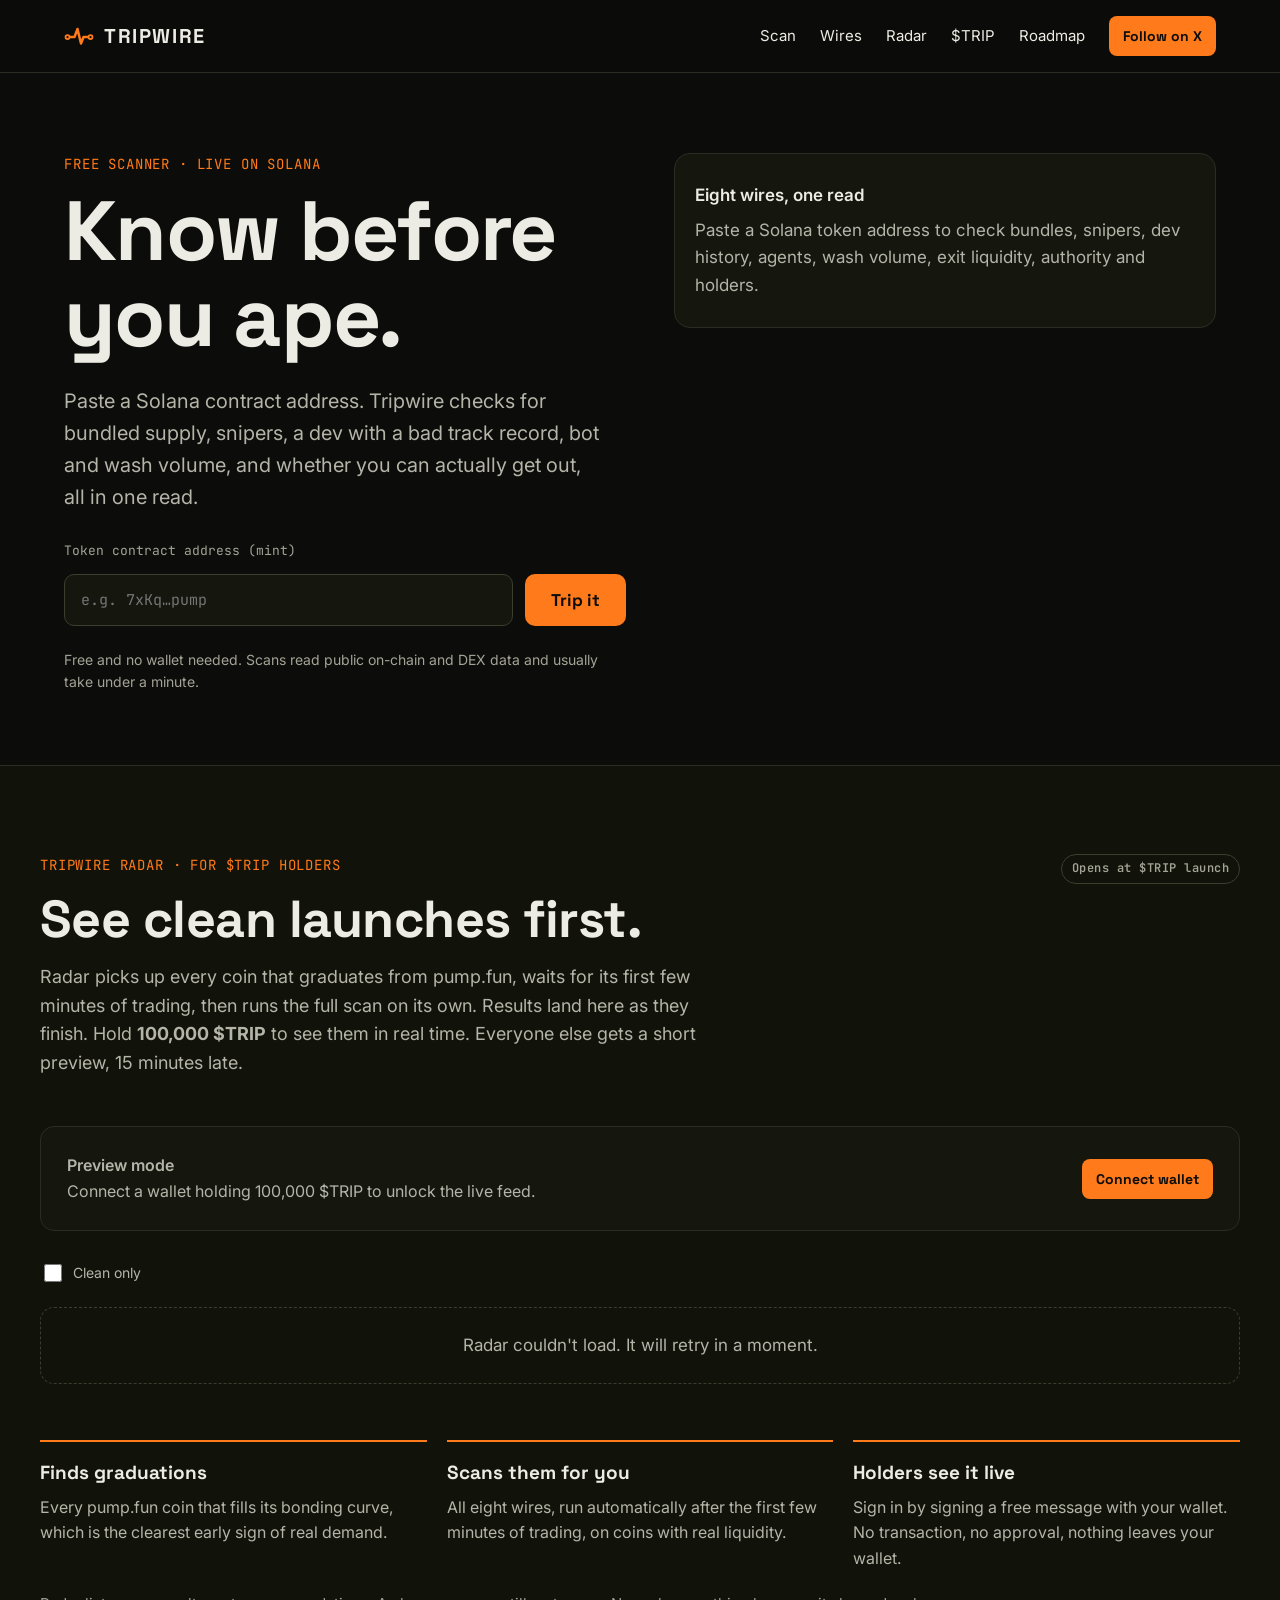
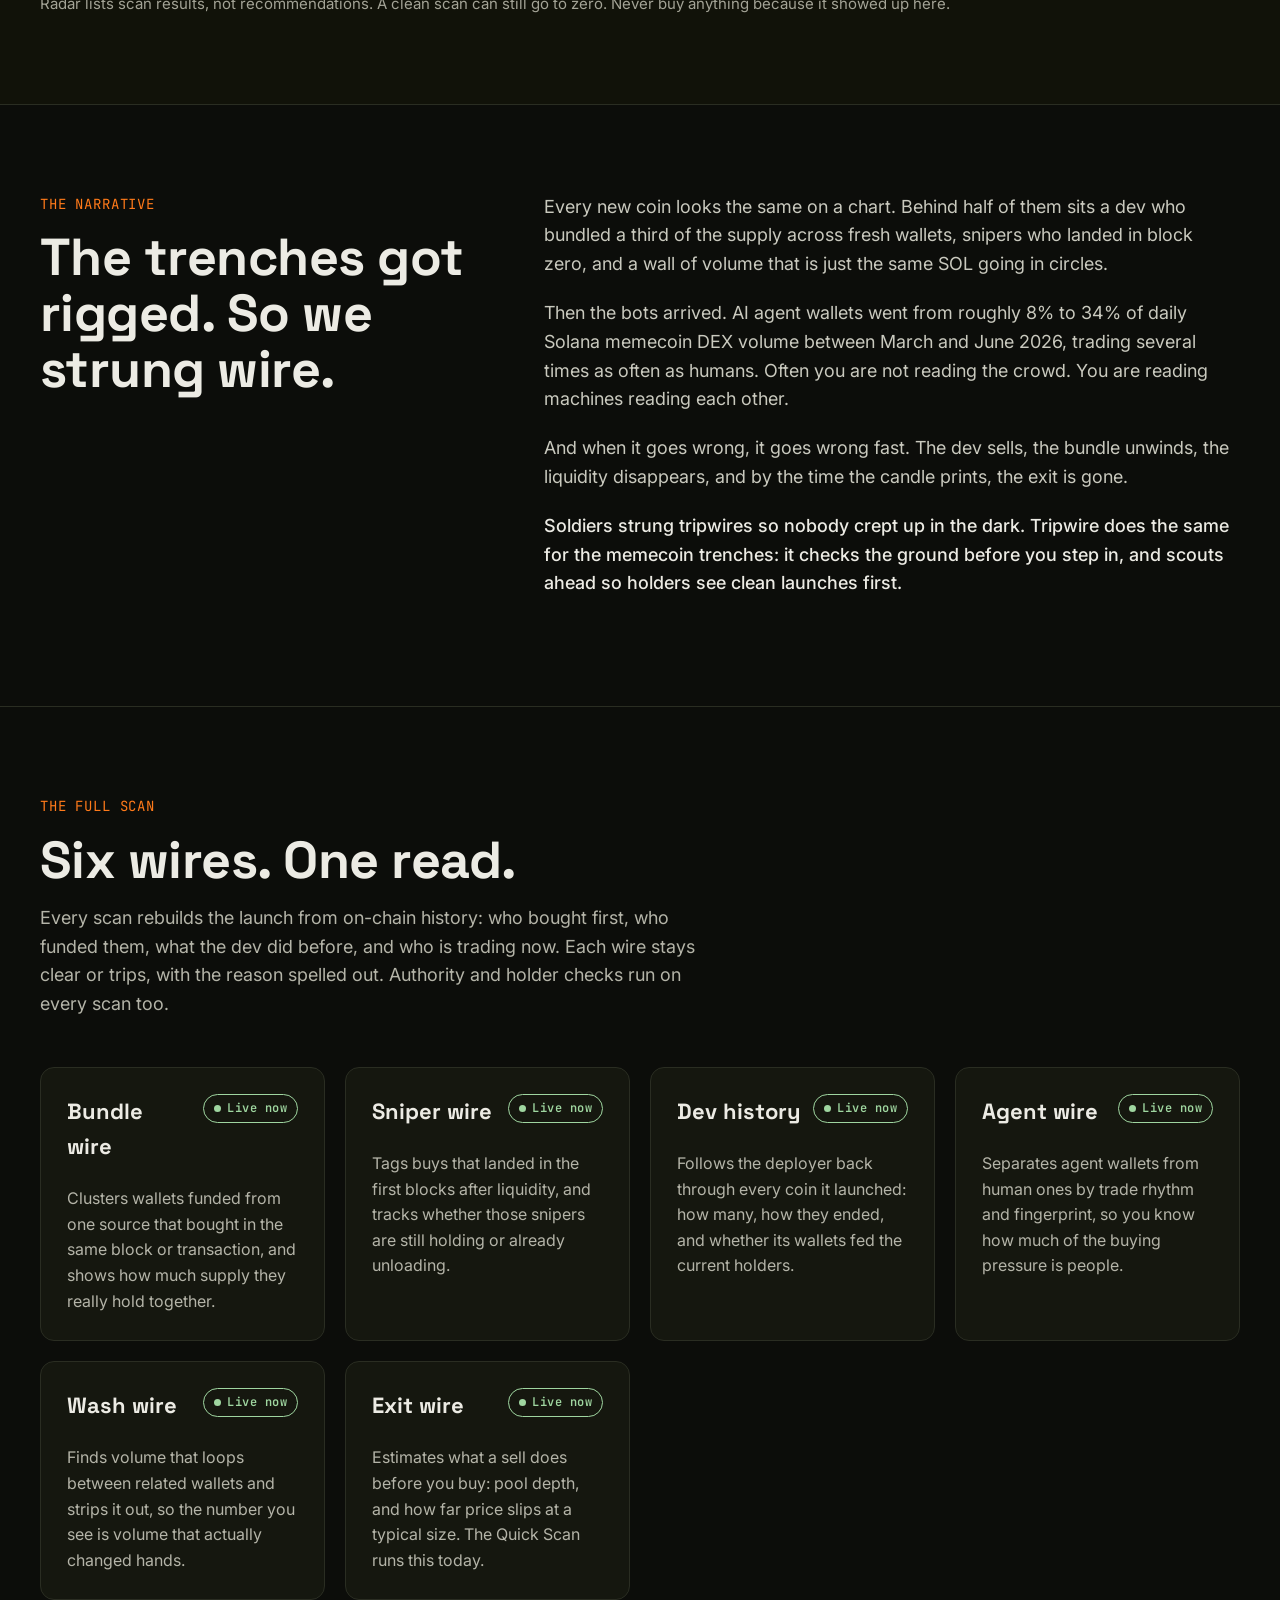
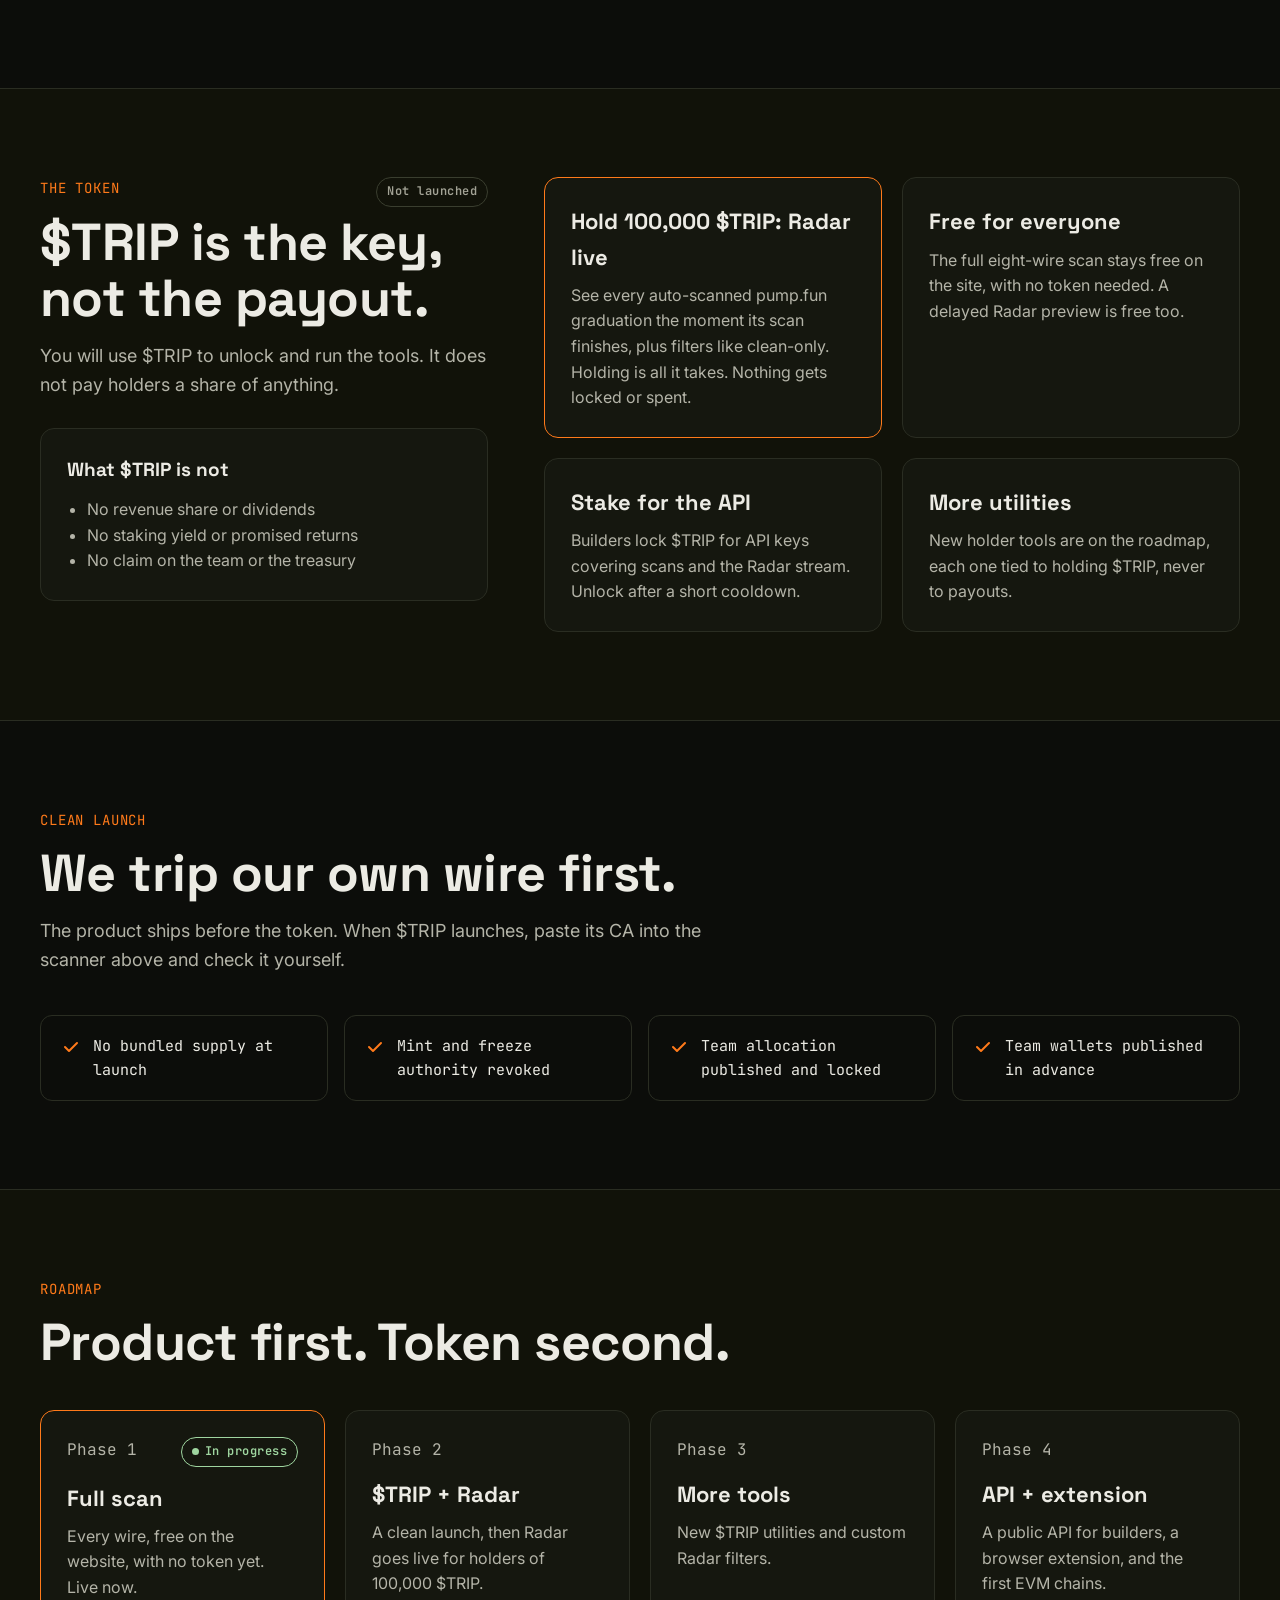
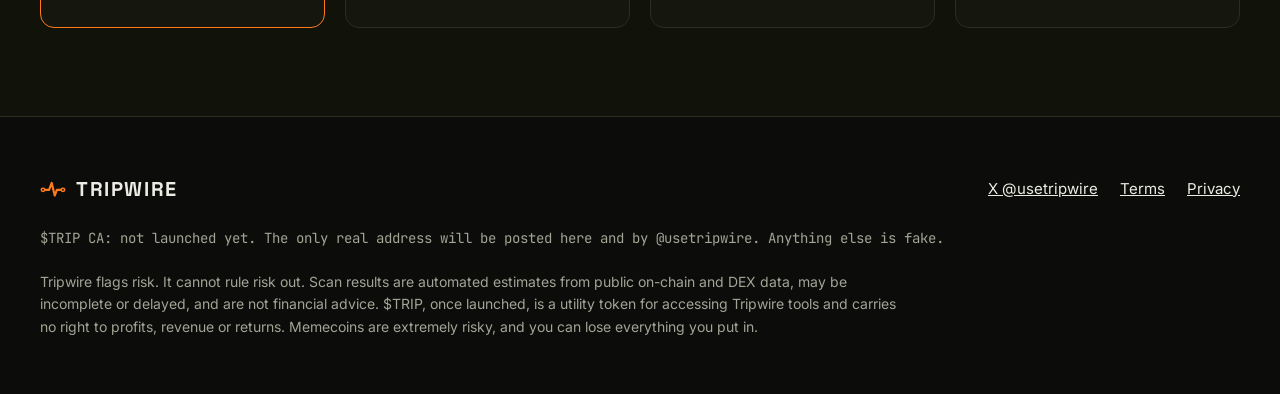
==== commit 8cec0363: "Launch mode: setting tokenCA shows the contract box with buy/chart/scan links, live pills, roadmap p" ====
--- a/index.html
+++ b/index.html
@@ -153,9 +153,10 @@
 <section class="alt" id="token">
   <div class="wrap pad split">
     <div class="side">
-      <div class="section-head"><p class="eyebrow">The token</p><span class="pill soon">Not launched</span></div>
+      <div class="section-head"><p class="eyebrow">The token</p><span class="pill soon" id="token-pill">Not launched</span></div>
       <h2>$TRIP is the key, not the payout.</h2>
       <p class="muted" style="font-size:18px;margin:0">You will use $TRIP to unlock and run the tools. It does not pay holders a share of anything.</p>
+      <div class="card ca-card" id="token-ca" hidden></div>
       <div class="card not">
         <h3 style="font-size:19px;margin-bottom:12px">What $TRIP is not</h3>
         <ul><li>No revenue share or dividends</li><li>No staking yield or promised returns</li><li>No claim on the team or the treasury</li></ul>
@@ -190,7 +191,7 @@
     <h2>Product first. Token second.</h2>
     <div class="grid sm" style="margin-top:40px">
       <div class="card hl"><div class="card-top"><p class="step-n" style="margin:0">Phase 1</p><span class="pill live"><span class="dot"></span>In progress</span></div><h3>Full scan</h3><p>Every wire, free on the website, with no token yet. Live now.</p></div>
-      <div class="card"><div class="card-top"><p class="step-n" style="margin:0">Phase 2</p></div><h3>$TRIP + Radar</h3><p>A clean launch, then Radar goes live for holders of 100,000 $TRIP.</p></div>
+      <div class="card" id="phase2"><div class="card-top"><p class="step-n" style="margin:0">Phase 2</p></div><h3>$TRIP + Radar</h3><p>A clean launch, then Radar goes live for holders of 100,000 $TRIP.</p></div>
       <div class="card"><div class="card-top"><p class="step-n" style="margin:0">Phase 3</p></div><h3>More tools</h3><p>New $TRIP utilities and custom Radar filters.</p></div>
       <div class="card"><div class="card-top"><p class="step-n" style="margin:0">Phase 4</p></div><h3>API + extension</h3><p>A public API for builders, a browser extension, and the first EVM chains.</p></div>
     </div>
--- a/styles.css
+++ b/styles.css
@@ -187,3 +187,7 @@
 .radar-actions{display:flex;flex-wrap:wrap;gap:8px;margin-left:auto}
 .radar-lock{padding:18px;border:1px dashed var(--accent);border-radius:14px;color:var(--text);display:flex;flex-wrap:wrap;gap:12px;align-items:center;justify-content:space-between}
 .radar-lock p{margin:0}
+
+.ca-card{margin-top:4px}
+.ca-row{display:flex;gap:10px;align-items:center;flex-wrap:wrap}
+.ca-text{font-family:var(--mono, ui-monospace, SFMono-Regular, Menlo, monospace);font-size:13px;word-break:break-all;overflow-wrap:anywhere;flex:1 1 220px;min-width:0}
